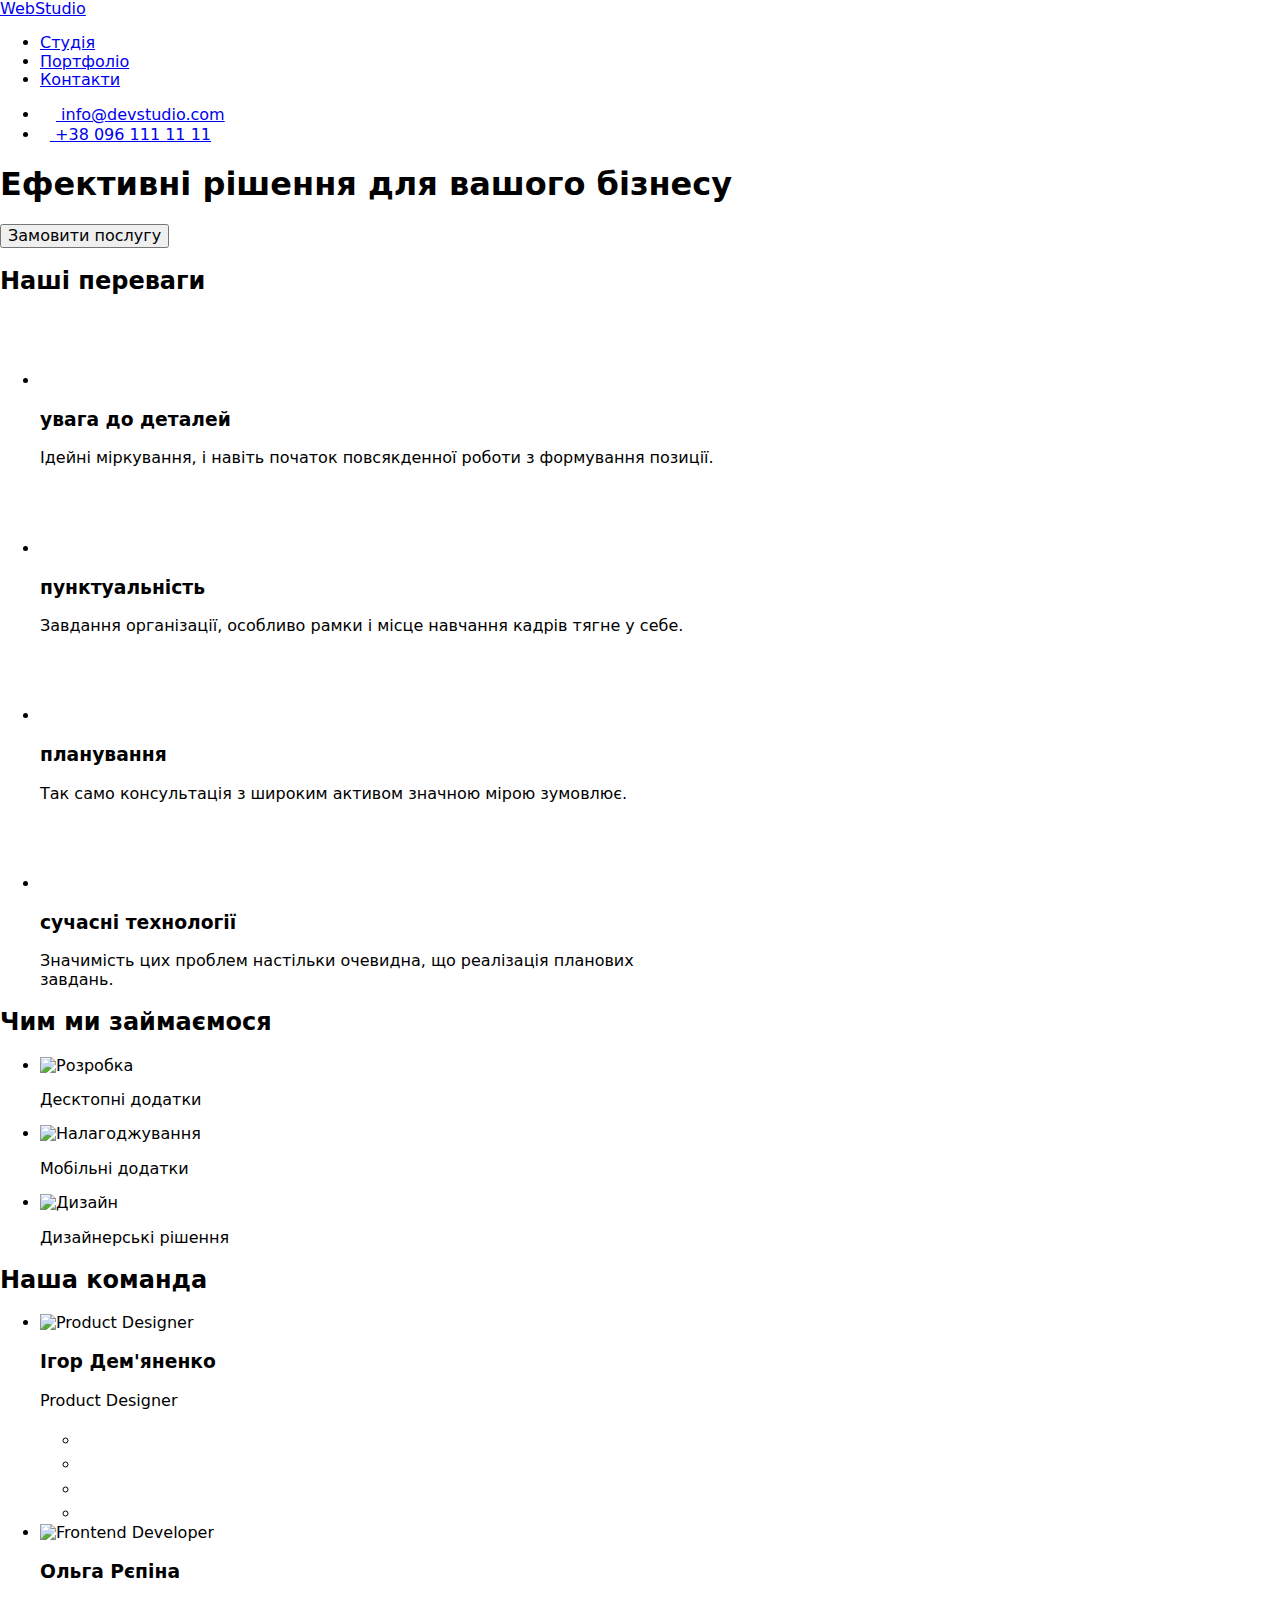
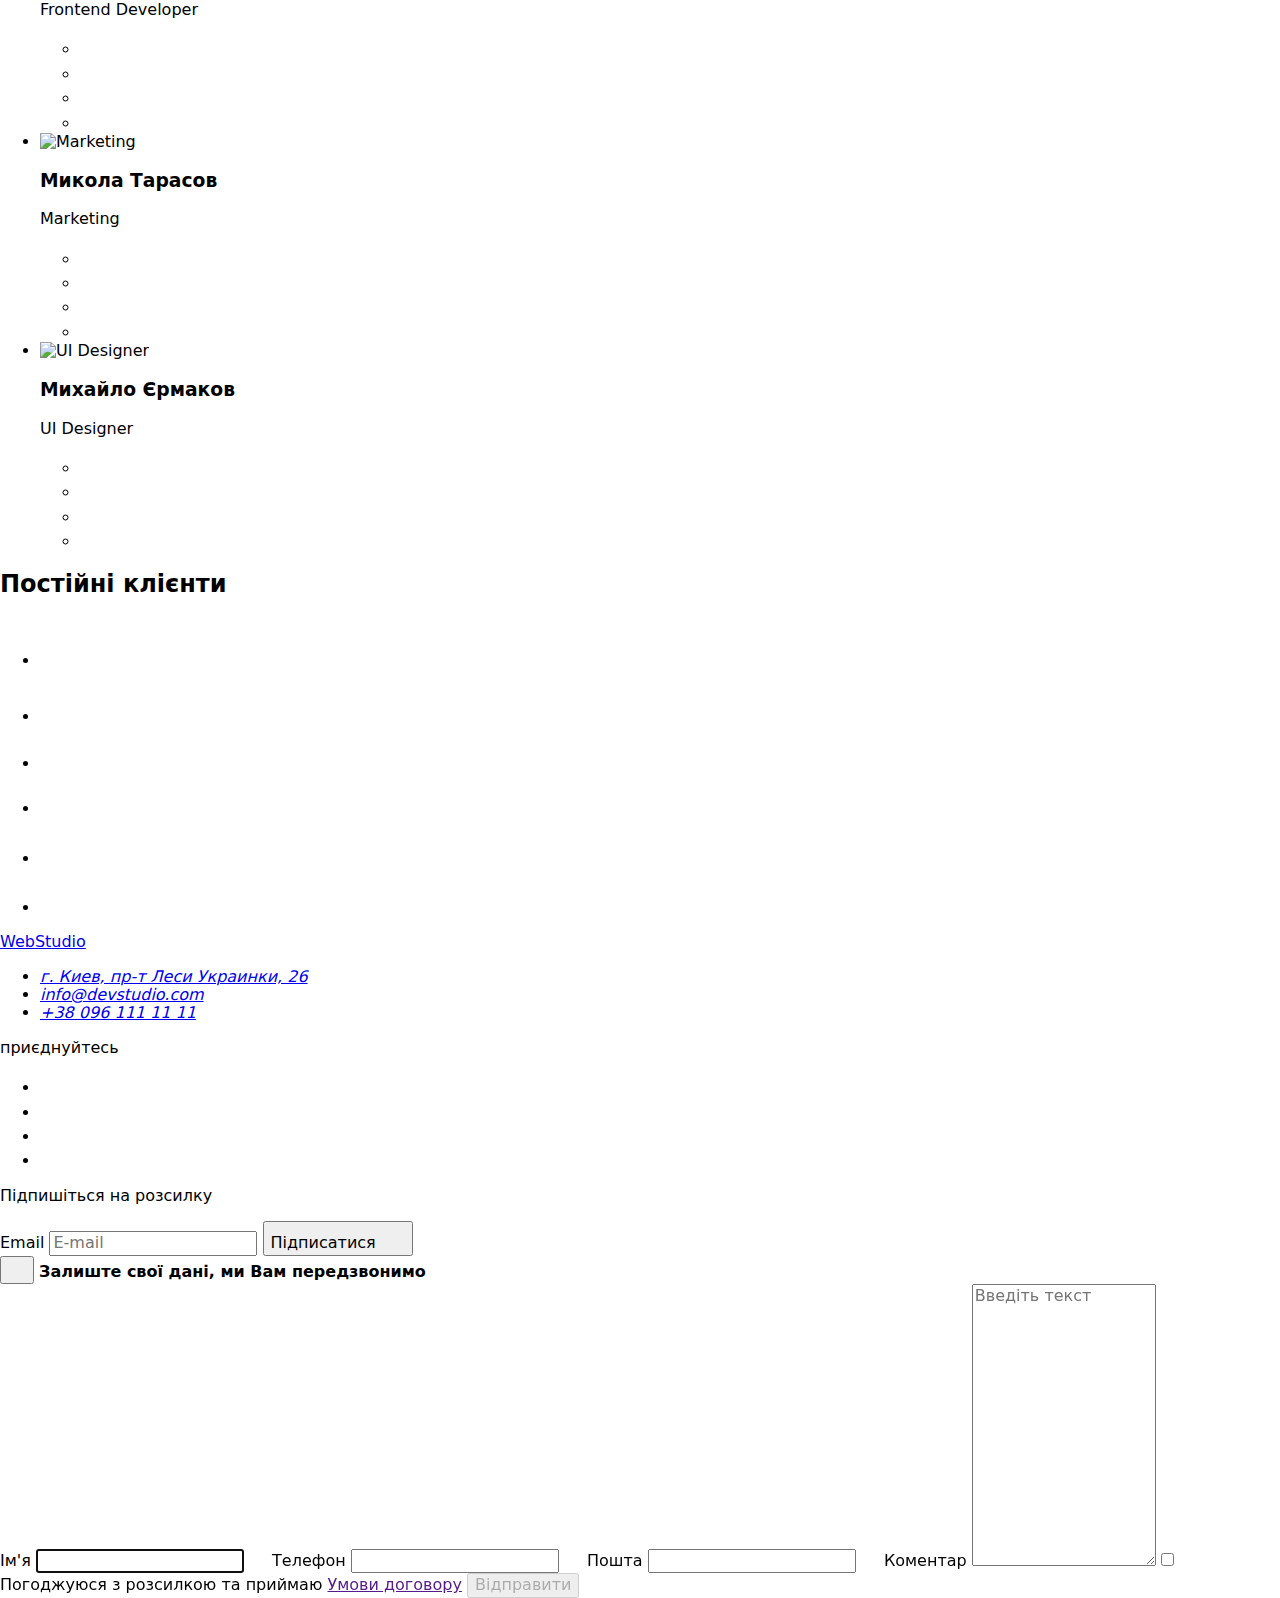
==== index.html @ 728a28e1 "Add files via upload" ====
<!DOCTYPE html>
<html lang="uk">
<head>
    <meta charset="UTF-8">
    <meta http-equiv="X-UA-Compatible" content="IE=edge">
    <meta name="viewport" content="width=device-width, initial-scale=1.0">
    <title>WebStudio</title>
    <link rel="preconnect" href="https://fonts.googleapis.com">
    <link rel="preconnect" href="https://fonts.gstatic.com" crossorigin>
    <link href="https://fonts.googleapis.com/css2?family=Raleway:wght@700&family=Roboto:wght@400;500;700;900&display=swap" rel="stylesheet">
    <link rel="stylesheet" href="https://cdnjs.cloudflare.com/ajax/libs/modern-normalize/1.0.0/modern-normalize.min.css">
    <link rel="stylesheet" href="./css/styles.css">
</head>
<body class="body">
        
    <!--Шапка и панель навигации-->   

    <header class="header">
        <div class="container header-flex">
            <nav class="header-nav">
                <a class="logo" href="./index.html">Web<span class="logo__header-span">Studio</span></a>
                <ul class="site-nav">
                    <li class="site-nav__item">
                        <a class="site-nav__studio-link current" href="index.html">Студія</a>
                    </li>
                    <li class="site-nav__item">
                        <a class="site-nav__portfolio-link" href="portfolio.html">Портфоліо</a>
                    </li>
                    <li class="site-nav__item">
                        <a class="site-nav__contacts-link" href="#">Контакти</a>
                    </li>
                </ul>
            </nav> 
                <ul class="adres-header">
                    <li class="adres-header__item">
                        <a class="adres-header__mail" href="mailto:info@devstudio.com">
                            <svg class="envelope" width="16px" height="12px">
                                <use href="./img/icons.svg#envelope"></use>
                            </svg>
                            info@devstudio.com
                        </a>
                    </li>
                    <li class="adres-header__item">
                        <a class="adres-header__tel" href="tel:+380961111111">
                            <svg class="smartphone" width="10px" height="16px">
                                <use href="./img/icons.svg#smartphone"></use>
                            </svg>
                            +38 096 111 11 11
                        </a>
                    </li>
                </ul>
        </div>   
    </header>
   
    <main>
        <!--Основная секция-->
        <div class="title-img">
            <section class="title-section">
                <div class="container">       
                    <h1 class="title-text">
                    Ефективні рішення для вашого бізнесу
                    </h1>
                    <button class="title-button" data-modal-open type="button">Замовити послугу</button>
                </div>
            </section> 
        </div>
        <!--Особливості (advantage)--> 
    <section class="section no-padding">
        <div class="container">
             <h2 class="visually-hidden">
                Наші переваги
            </h2>  <!--Скрита назва-->
    
            <ul class="advantage">
                <li class="advantage__item">  
                    <div class="advantage__img">
                        <svg width="70" height="70">
                            <use href="./img/icons.svg#antenna-1">
                            </use>
                        </svg>
                    </div>
                    <h3 class="advantage__title">увага до деталей</h3>
                    <p class="advantage__text">Ідейні міркування, і навіть початок повсякденної роботи з формування позиції.</p>
                </li>
                <li class="advantage__item">
                    <div class="advantage__img">
                        <svg width="70" height="70">
                            <use href="./img/icons.svg#clock-1">
                            </use>
                        </svg>
                    </div>
                    <h3 class="advantage__title">пунктуальність</h3>
                    <p class="advantage__text">Завдання організації, особливо рамки і місце навчання кадрів тягне у себе.</p>
                </li>
                <li class="advantage__item">
                    <div class="advantage__img">
                        <svg width="70" height="70">
                            <use href="./img/icons.svg#diagram-1">
                            </use>
                        </svg>
                    </div>
                    <h3 class="advantage__title">планування</h3>
                    <p class="advantage__text">Так само консультація з широким активом значною мірою зумовлює.</p>
                </li>
                <li class="advantage__item">
                    <div class="advantage__img">
                        <svg width="70" height="70">
                            <use href="./img/icons.svg#astronaut-1">
                            </use>
                        </svg>
                    </div>
                    <h3 class="advantage__title">сучасні технології</h3>
                    <p class="advantage__text">Значимість цих проблем настільки очевидна, що реалізація планових <br> завдань.</p>
                </li>
            </ul>
        </div>
    </section>

    <!--Чим ми займаємося (profession)-->
    <section class="section">
        <div class="container">
            <h2 class="profession-title">
                Чим ми займаємося
            </h2>
            <ul class="profesion">
                <li class="profesion__item">
                    <div class="profesion__img">
                        <img src="./img/work1.jpg" alt="Розробка" width="370">
                        <div class="profesion__text">
                            <p>Десктопні додатки</p>
                        </div>
                    </div>
                </li>
                <li class="profesion__item">
                    <div class="profesion__img">
                        <img src="./img/work2.jpg" alt="Налагоджування" width="370">
                        <div class="profesion__text">
                            <p>Мобільні додатки</p>
                        </div>
                    </div>
                </li>
                <li class="profesion__item">
                    <div class="profesion__img">
                        <img src="./img/work3.jpg" alt="Дизайн" width="370">
                        <div class="profesion__text">
                            <p>Дизайнерські рішення</p>
                        </div>
                    </div>
                </li>
            </ul>
        </div>
    </section>
    
    <!--Наша Команда (team)-->
    <section class="team__section">
        <div class="container">
            <h2 class="team__title">
                Наша команда
            </h2>
            <ul class="team">
                <li class="team__item">
                    <div class="team__card">
                        <img src="./img/teamcard1.jpg" alt="Product Designer" width="270">
                        <h3 class="team__name">Ігор Дем'яненко</h3>
                        <p class="team__function">Product Designer</p>
                        <ul class="social-link">
                            <li class="social-link__item">
                                <a class="social-link__img" href="">
                                    <svg class="social-link__icon" width="20" height="20">
                                       <use href="./img/icons.svg#instagram-2"></use> 
                                    </svg>
                                </a>
                            </li>
                            <li class="social-link__item">
                                <a class="social-link__img" href="">
                                    <svg class="social-link__icon" width="20" height="20">
                                        <use href="./img/icons.svg#twitter-1"></use>
                                    </svg>
                                </a>
                            </li>
                            <li class="social-link__item">
                                <a class="social-link__img" href="">
                                    <svg class="social-link__icon" width="20" height="20">
                                        <use href="./img/icons.svg#facebook-1"></use>
                                    </svg>
                                </a>
                            </li>
                            <li class="social-link__item">
                                <a class="social-link__img" href="">
                                    <svg class="social-link__icon" width="20" height="20">
                                        <use href="./img/icons.svg#linkedin-1"></use>
                                    </svg>
                                </a>
                            </li>
                        </ul>
                    </div>
                </li>
                <li class="team__item">
                    <div class="team__card">
                        <img src="./img/teamcard2.jpg" alt="Frontend Developer" width="270">
                        <h3 class="team__name">Ольга Рєпіна</h3>
                        <p class="team__function">Frontend Developer</p>
                        <ul class="social-link">
                            <li class="social-link__item">
                                <a class="social-link__img" href="">
                                    <svg class="social-link__icon" width="20" height="20">
                                        <use href="./img/icons.svg#instagram-2"></use>
                                    </svg>
                                </a>
                            </li>
                            <li class="social-link__item">
                                <a class="social-link__img" href="">
                                    <svg class="social-link__icon" width="20" height="20">
                                        <use href="./img/icons.svg#twitter-1"></use>
                                    </svg>
                                </a>
                            </li>
                            <li class="social-link__item">
                                <a class="social-link__img" href="">
                                    <svg class="social-link__icon" width="20" height="20">
                                        <use href="./img/icons.svg#facebook-1"></use>
                                    </svg>
                                </a>
                            </li>
                            <li class="social-link__item">
                                <a class="social-link__img" href="">
                                    <svg class="social-link__icon" width="20" height="20">
                                        <use href="./img/icons.svg#linkedin-1"></use>
                                    </svg>
                                </a>
                            </li>
                        </ul>
                    </div>
                    
                </li>
                <li class="team__item">
                    <div class="team__card">
                        <img src="./img/teamcard3.jpg" alt="Marketing" width="270">
                        <h3 class="team__name">Микола Тарасов</h3>
                        <p class="team__function">Marketing</p>
                        <ul class="social-link">
                            <li class="social-link__item">
                                <a class="social-link__img" href="">
                                    <svg class="social-link__icon" width="20" height="20">
                                        <use href="./img/icons.svg#instagram-2"></use>
                                    </svg>
                                </a>
                            </li>
                            <li class="social-link__item">
                                <a class="social-link__img" href="">
                                    <svg class="social-link__icon" width="20" height="20">
                                        <use href="./img/icons.svg#twitter-1"></use>
                                    </svg>
                                </a>
                            </li>
                            <li class="social-link__item">
                                <a class="social-link__img" href="">
                                    <svg class="social-link__icon" width="20" height="20">
                                        <use href="./img/icons.svg#facebook-1"></use>
                                    </svg>
                                </a>
                            </li>
                            <li class="social-link__item">
                                <a class="social-link__img" href="">
                                    <svg class="social-link__icon" width="20" height="20">
                                        <use href="./img/icons.svg#linkedin-1"></use>
                                    </svg>
                                </a>
                            </li>
                        </ul>
                    </div>
                </li>
                <li class="team__item">
                    <div class="team__card">
                        <img src="./img/teamcard4.jpg" alt="UI Designer" width="270">
                        <h3 class="team__name">Михайло Єрмаков</h3>
                        <p class="team__function">UI Designer</p>
                        <ul class="social-link">
                            <li class="social-link__item">
                                <a class="social-link__img" href="">
                                    <svg class="social-link__icon" width="20" height="20">
                                        <use href="./img/icons.svg#instagram-2"></use>
                                    </svg>
                                </a>
                            </li>
                            <li class="social-link__item">
                                <a class="social-link__img" href="">
                                    <svg class="social-link__icon" width="20" height="20">
                                        <use href="./img/icons.svg#twitter-1"></use>
                                    </svg>
                                </a>
                            </li>
                            <li class="social-link__item">
                                <a class="social-link__img" href="">
                                    <svg class="social-link__icon" width="20" height="20">
                                        <use href="./img/icons.svg#facebook-1"></use>
                                    </svg>
                                </a>
                            </li>
                            <li class="social-link__item">
                                <a class="social-link__img" href="">
                                    <svg class="social-link__icon" width="20" height="20">
                                        <use href="./img/icons.svg#linkedin-1"></use>
                                    </svg>
                                </a>
                            </li>
                        </ul>
                    </div>
                </li>
            </ul> 
        </div>
    </section>
    <!--Наши клиенты (clients) -->
    <section class="section">
        <div class="container">
            <h2 class="clients__title">
                Постійні клієнти
            </h2>
                <ul class="clients">
                    <li class="clients__item">
                        <a class="clients__img" href="">
                            <svg class="clients__icon" width="41px" height="47px">
                                <use href="./img/icons.svg#group1"></use>
                            </svg>
                        </a>
                    </li>
                    <li class="clients__item">
                        <a class="clients__img" href="">
                            <svg class="clients__icon" width="40px" height="52px">
                                <use href="./img/icons.svg#group2"></use>
                            </svg>
                        </a>
                    </li>
                    <li class="clients__item">
                        <a class="clients__img" href="">
                            <svg class="clients__icon" width="44px" height="42px">
                                <use href="./img/icons.svg#group3"></use>
                            </svg>
                        </a>
                    </li>
                    <li class="clients__item">
                        <a class="clients__img" href="">
                            <svg class="clients__icon" width="85px" height="41px">
                                <use href="./img/icons.svg#group4"></use>
                            </svg>
                        </a>
                    </li>
                    <li class="clients__item">
                        <a class="clients__img" href="">
                            <svg class="clients__icon" width="63px" height="46px">
                                <use href="./img/icons.svg#group5"></use>
                            </svg>
                        </a>
                    </li>
                    <li class="clients__item">
                        <a class="clients__img" href="">
                            <svg class="clients__icon" width="94px" height="44px">
                                <use href="./img/icons.svg#group6"></use>
                            </svg>
                        </a>
                    </li>
                </ul>
        </div>
    </section>
    </main>
    
    <!--Подвал-->
    <footer class="footer">
        <div class="container f-flex">
            <div class="f-flex__div">
                    <a class="logo" href="./index.html">Web<span class="logo__footer-span">Studio</span></a>
                    <address class="address">
                        <ul class="address-footer">
                            <li class="address-footer__item">
                                <a class="address-footer__post" href="https://goo.gl/maps/CPtrU1FHBa2aNyZL9" target="_blank"
                                    rel="noopener noreferrer nofollow">г. Киев, пр-т Леси Украинки, 26</a>
                            </li>
                            <li class="address-footer__item">
                                <a class="address-footer__mail" href="mailto:info@devstudio.com">info@devstudio.com</a>
                            </li>
                            <li class="address-footer__item">
                                <a class="address-footer__tel" href="tel:+380961111111">+38 096 111 11 11</a>
                            </li>
                        </ul>
                    </address>
            </div>
            <div class="f-flex__div">
                    <p class="social-link-footer__title">приєднуйтесь</p>
                    <ul class="social-link-footer">
                        <li class="social-link-footer__item">
                            <a class="social-link-footer__img" href="">
                                <svg class="social-link-footer__icon" width="20" height="20">
                                    <use href="./img/icons.svg#instagram-2"></use>
                                </svg>
                            </a>
                        </li>
                        <li class="social-link-footer__item">
                            <a class="social-link-footer__img" href="">
                                <svg class="social-link-footer__icon" width="20" height="20">
                                    <use href="./img/icons.svg#twitter-1"></use>
                                </svg>
                            </a>
                        </li>
                        </li>
                        <li class="social-link-footer__item">
                            <a class="social-link-footer__img" href="">
                                <svg class="social-link-footer__icon" width="20" height="20">
                                    <use href="./img/icons.svg#facebook-1"></use>
                                </svg>
                            </a>
                        </li>
                        <li class="social-link-footer__item">
                            <a class="social-link-footer__img" href="">
                                <svg class="social-link-footer__icon" width="20" height="20">
                                    <use href="./img/icons.svg#linkedin-1"></use>
                                </svg>
                            </a>
                        </li>
                    </ul>
            </div>
            
            <!--Форма подписки-->
            <form class="subscribe__form" name="subscribe" autocomplete="on" novalidate>
                <p class="subscribe__title">Підпишіться на розсилку</p>
                <div class="subscribe">
                    <label for="user_email">
                        <span class="visually-hidden">Email</span>
                        <input class="subscribe__input" type="email" name="email" id="user_email" placeholder="E-mail"/>
                    </label>
                    <button class="subscribe__button" type="submit">
                        Підписатися
                        <svg class="subscribe__telegram-icon"  width="24px" height="24px">
                            <use href="./img/icons.svg#telegram-subscribe"></use>
                        </svg>
                    </button>
                </div>
            </form>      
        </div>
    </footer>
   <!--Модальное окно-->  
   <div class="backdrop is-hidden" data-modal>
        <div class="modal">
            <button class="button-modal__close" data-modal-close>
                <svg class="modal-close__icon" width="18" height="18">
                    <use href="./img/icons.svg#modal-close"></use>
                </svg>
            </button>
            
            <!--Форма модального окна-->
            <strong class="modal-title">Залиште свої дані, ми Вам передзвонимо</strong>
            <form class="contact-form" name="contacts-form">
                <label for="name" class="contact-form__field">
                    <span class="contact-form__label">Ім'я</span>
                    <span class="contact-form__box">
                        <input class="contact-form__name" type="text" name="name" id="name" autofocus required minlength="2" maxlength="25" title="Enter your name">
                        <svg class="contact-form__icon" width="18px" height="18px">
                            <use href="./img/icons.svg#name-person"></use>
                        </svg>
                    </span>
                </label>
                <label for="phone" class="contact-form__field">
                    <span class="contact-form__label">Телефон</span>
                    <span class="contact-form__box">
                        <input class="contact-form__name" type="phone" name="phone" id="phone" required>
                        <svg class="contact-form__icon" width="18px" height="18px">
                            <use href="./img/icons.svg#phone"></use>
                        </svg>
                    </span>
                </label>
                <label for="email" class="contact-form__field">
                    <span class="contact-form__label">Пошта</span>
                    <span class="contact-form__box">
                        <input class="contact-form__name" type="email" name="email" id="email">
                        <svg class="contact-form__icon" width="18px" height="18px">
                            <use href="./img/icons.svg#email"></use>
                        </svg>
                    </span>
                </label>
                <label for="comments" class="contact-form__field">
                    <span class="contact-form__label">Коментар</span>
                    <textarea class="contact-form__comment" id="comments" rows="15" placeholder="Введіть текст" required></textarea>
                </label>
                <label class="contact-form-accept" for="accept">
                    <input class="contact-form-checkbox visually-hidden" type="checkbox" id="accept" required>
                    <svg class="contact-form-checkbox__icon" width="16px" height="15px">
                        <use class="contact-form-icon--accept" href="./img/icons.svg#icon-check"></use>
                        <use class="contact-form-icon--unaccept" href="./img/icons.svg#icon-uncheck"></use>
                    </svg>
                    <span class="contact-form__text">Погоджуюся з розсилкою та приймаю</span>
                    <a class="contact-form__link" href="">Умови договору</a>
                </label>
                <button class="contact-form__button" type="submit" disabled>Відправити</button>
            </form>
        </div>
   </div> 
      
   <script src="./js/modal.js"></script>
</body>
</html>
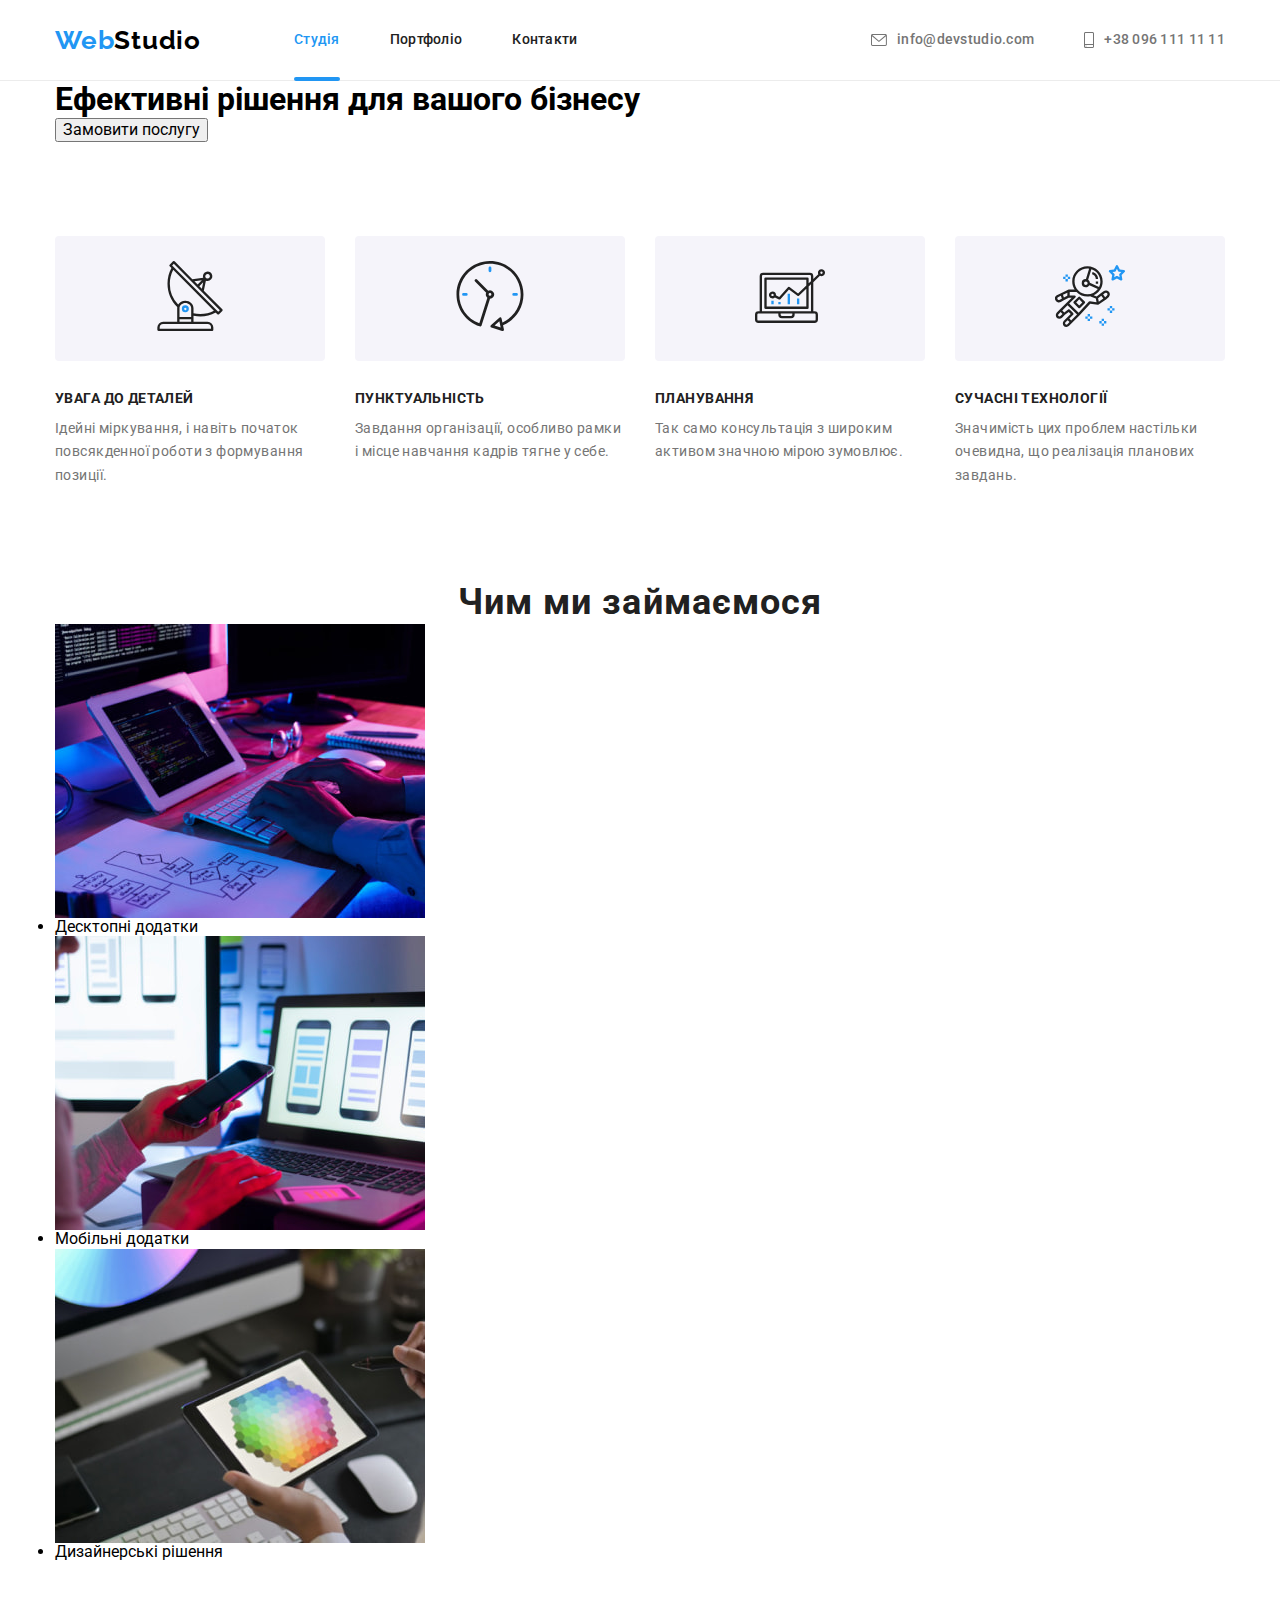
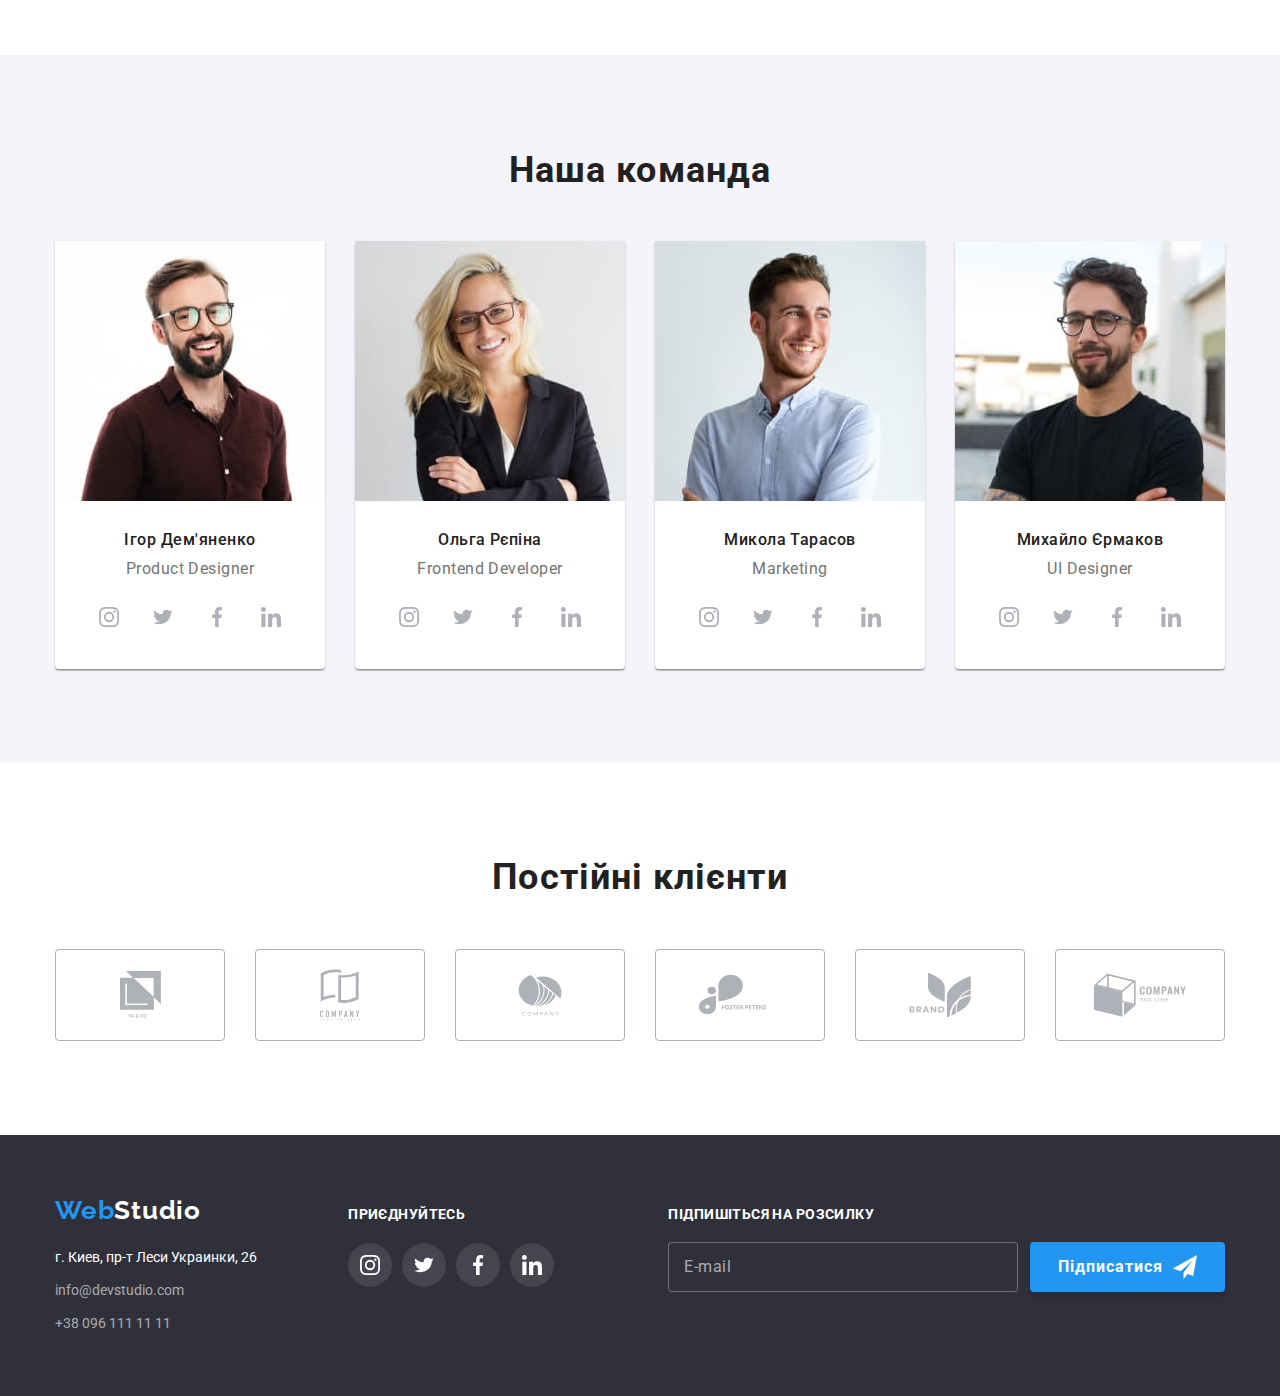
==== commit 942b5734: "Add files via upload" ====
--- a/index.html
+++ b/index.html
@@ -53,14 +53,14 @@
     </header>
    
     <main>
-        <!--Основная секция-->
-        <div class="title-img">
-            <section class="title-section">
+        <!--Основная секция (title)-->
+        <div class="title__img">
+            <section class="title__section">
                 <div class="container">       
-                    <h1 class="title-text">
+                    <h1 class="title">
                     Ефективні рішення для вашого бізнесу
                     </h1>
-                    <button class="title-button" data-modal-open type="button">Замовити послугу</button>
+                    <button class="title__button" data-modal-open type="button">Замовити послугу</button>
                 </div>
             </section> 
         </div>
@@ -122,27 +122,27 @@
             <h2 class="profession-title">
                 Чим ми займаємося
             </h2>
-            <ul class="profesion">
-                <li class="profesion__item">
-                    <div class="profesion__img">
+            <ul class="profession">
+                <li class="profession__item">
+                    <div class="profession__img">
                         <img src="./img/work1.jpg" alt="Розробка" width="370">
-                        <div class="profesion__text">
+                        <div class="profession__text">
                             <p>Десктопні додатки</p>
                         </div>
                     </div>
                 </li>
-                <li class="profesion__item">
-                    <div class="profesion__img">
+                <li class="profession__item">
+                    <div class="profession__img">
                         <img src="./img/work2.jpg" alt="Налагоджування" width="370">
-                        <div class="profesion__text">
+                        <div class="profession__text">
                             <p>Мобільні додатки</p>
                         </div>
                     </div>
                 </li>
-                <li class="profesion__item">
-                    <div class="profesion__img">
+                <li class="profession__item">
+                    <div class="profession__img">
                         <img src="./img/work3.jpg" alt="Дизайн" width="370">
-                        <div class="profesion__text">
+                        <div class="profession__text">
                             <p>Дизайнерські рішення</p>
                         </div>
                     </div>
--- a/css/styles.css
+++ b/css/styles.css
@@ -0,0 +1,1173 @@
+:root {
+    --active-color: #2196F3;
+}
+h1,h2,h3,h4,ul,p {
+    margin: 0px;
+    padding: 0px;
+}
+
+img {
+    display: block;
+}
+
+/*body*/
+.body {
+    font-family: 'Roboto', sans-serif;
+    background: #FFFFFF;
+}
+
+.container {
+    width: 1200px;
+    margin-top: 0;
+    margin-bottom: 0;
+    margin-left: auto;
+    margin-right: auto;
+    padding-left: 15px;
+    padding-right: 15px;
+}
+.section {
+    padding-top: 94px;
+    padding-bottom: 94px;
+}
+
+/*Header*/
+.header {
+    border-bottom: 1px solid #ECECEC;
+    }
+.header-flex {
+    display: flex;
+}  
+.header-nav {
+    display: flex;
+    align-items: center;
+}
+
+.logo {
+    font-family: 'Raleway';
+    font-style: normal;
+    font-weight: 700;
+    font-size: 26px;
+    line-height: 1.19;
+    letter-spacing: 0.03em;
+    color: var(--active-color);
+    text-decoration: none
+ }
+
+ .logo__header-span {
+    color: #000000;
+    text-decoration:none
+}
+
+.site-nav {
+    font-weight: 500;
+    font-size: 14px;
+    line-height: 1.14;
+    letter-spacing: 0.02em;
+    list-style-type: none;
+
+    display: flex;
+    margin-left: 93px;
+}
+
+.site-nav__item {
+    margin-right: 50px;
+}
+.site-nav__item:last-child {
+    margin-right: 0px;
+}
+
+.site-nav__studio-link.current {
+    color: var(--active-color);
+    position: relative;
+}
+
+.current::after {
+    content: "";
+    position: absolute;
+    left: 0;
+    bottom: -1px;
+
+    background: #2196F3;
+    border-radius: 2px;
+    width: 100%;
+    height: 4px;
+}
+
+.site-nav__studio-link {
+    color: #212121;
+    text-decoration: none;
+    display: block;
+    padding-top: 32px;
+    padding-bottom: 32px;
+
+    transition: color 250ms cubic-bezier(0.4, 0, 0.2, 1);
+}
+.site-nav__studio-link:hover, 
+.site-nav__studio-link:focus {
+    color: var(--active-color);
+}
+
+.site-nav__portfolio-link.current {
+    color: var(--active-color);
+    position: relative;
+}
+
+.site-nav__portfolio-link {
+    color: #212121;
+    text-decoration: none;
+    display: block;
+    padding-top: 32px;
+    padding-bottom: 32px;
+
+    transition: color 250ms cubic-bezier(0.4, 0, 0.2, 1);
+}
+
+.site-nav__portfolio-link:hover,
+.site-nav__portfolio-link:focus {
+    color: var(--active-color);
+}
+
+.site-nav__contacts-link {
+    color: #212121;
+    text-decoration: none;
+    display: block;
+    padding-top: 32px;
+    padding-bottom: 32px;
+
+    transition: color 250ms cubic-bezier(0.4, 0, 0.2, 1);
+    
+}
+.site-nav__contacts-link:hover,
+.site-nav__contacts-link:focus {
+    color: var(--active-color);
+}
+
+.adres-header {
+    font-weight: 500;
+    font-size: 14px;
+    line-height: 1.14;
+    letter-spacing: 0.02em;
+    list-style-type: none;
+    
+    display: flex;
+    margin-left: auto;
+}
+.adres-header__item {
+    margin-right: 50px;
+}
+.adres-header__item:last-child {
+    margin-right: 0px;
+}
+
+.adres-header__mail {
+    color: #757575;
+    text-decoration: none;
+    display: flex;
+    justify-content: center;
+    align-items: center;
+    padding-top: 32px;
+    padding-bottom: 32px;
+
+    transition: color 250ms cubic-bezier(0.4, 0, 0.2, 1);
+}
+
+.adres-header__mail:hover,
+.adres-header__mail:focus {
+    color: var(--active-color)
+}
+
+.adres-header__mail:hover .envelope {
+    fill: var(--active-color)
+}
+.adres-header__mail:focus .envelope {
+    fill: var(--active-color)
+}
+
+.envelope {
+    margin-right: 10px;
+    fill: #757575;
+
+    transition: fill 250ms cubic-bezier(0.4, 0, 0.2, 1);
+}
+
+.envelope:hover,
+.envelope:focus {
+    fill: var(--active-color)
+}
+
+.adres-header__tel {
+    color: #757575;
+    text-decoration: none;
+    display: flex;
+    justify-content: center;
+    align-items: center;
+    padding-top: 32px;
+    padding-bottom: 32px;
+
+    transition: color 250ms cubic-bezier(0.4, 0, 0.2, 1);
+}
+
+.adres-header__tel:hover,
+.adres-header__tel:focus {
+    color: var(--active-color)
+}
+.adres-header__tel:hover .smartphone {
+    fill: var(--active-color)
+}
+.adres-header__tel:focus .smartphone {
+    fill: var(--active-color)
+}
+
+.smartphone {
+    margin-right: 10px;
+    fill: #757575;
+
+    transition: fill 250ms cubic-bezier(0.4, 0, 0.2, 1);
+}
+
+.smartphone:hover,
+.smartphone:focus {
+    fill: var(--active-color)
+}
+
+/*main index*/
+
+    /*основная секция*/
+    .title-img {
+        max-width: 1600px;
+        min-height: 600px;
+        margin-left: auto;
+        margin-right: auto;
+        background-image:linear-gradient(rgba(47, 48, 58, 0.4),rgba(47, 48, 58, 0.4)),
+        url("../img/img-overlay.jpg");
+        background-size: cover;
+        background-color: #C4C4C4;
+    }
+    
+    .title-section {
+        
+        padding-top: 200px;
+        padding-bottom: 200px;
+    }
+
+    .title-text {
+        font-weight: 900;
+        font-size: 44px;
+        line-height: 1.36;
+        text-align: center;
+        letter-spacing: 0.06em;
+        text-transform: uppercase;
+        color: #FFFFFF;
+
+        width: 696px;
+        margin-left: auto;
+        margin-right: auto;
+    }
+
+    .title-button {
+        font-family:'Roboto';
+        font-style: normal;
+        font-weight: 700;
+        font-size: 16px;
+        line-height: 1.87;
+        display: flex;
+        align-items: center;
+        text-align: center;
+        letter-spacing: 0.06em;
+        color:#FFFFFF ;
+        background-color: #2196F3;
+        box-shadow: 0px 4px 4px rgba(0, 0, 0, 0.15);
+        border: none;
+        border-radius: 4px;
+        cursor: pointer;
+        
+        padding: 10px 32px;
+        margin: 30px auto 0px;
+
+        transition: background-color 250ms cubic-bezier(0.4, 0, 0.2, 1);
+    }
+
+    .title-button:hover,
+    .title-button:focus, 
+    .title-button:active {
+        color: #FFFFFF;
+        background-color: #188CE8;
+    }
+    
+    /*особливості (advantage)*/
+    
+    .no-padding {
+        padding-bottom: 0px;
+    }
+    .visually-hidden { 
+        position: absolute; 
+        white-space: nowrap; 
+        width: 1px; 
+        height: 1px; 
+        overflow: hidden; 
+        border: 0; 
+        padding: 0; 
+        clip: rect(0 0 0 0); 
+        clip-path: inset(100%); 
+        margin: -1px;
+}
+    .advantage {
+        list-style-type: none;
+        margin: 0px;
+        padding: 0px;
+
+        display: flex;    
+    }
+    .advantage__item {
+        width: 270px;
+        margin-right: 30px;
+    }
+    .advantage__item:last-child {
+        margin-right: 0px;
+    }
+    .advantage__img {
+        background: #F5F4FA;
+        border-radius: 4px;
+        width: 270px;
+        padding: 25px 100px;
+        margin-bottom: 30px;
+    }
+    
+    .advantage__title {
+        font-weight: 700;
+        font-size: 14px;
+        line-height: 1.14;
+        letter-spacing: 0.03em;
+        text-transform: uppercase;
+        color: #212121;
+    }
+
+    .advantage__text {
+        font-weight: 400;
+        font-size: 14px;
+        line-height: 1.71;
+        letter-spacing: 0.03em;
+        color: #757575;
+
+        margin-top: 10px;
+    }
+
+    /*Чим ми займаємося (profession)*/
+    .profession-title {
+        font-weight: 700;
+        font-size: 36px;
+        line-height: 1.16;
+        text-align: center;
+        letter-spacing: 0.03em;
+        color: #212121;
+    }
+
+    .profesion {
+        list-style-type: none;
+        margin-top: 50px;
+
+        display: flex;
+    }
+    .profesion__item {
+        margin-right: 30px;
+    }
+    .profesion__item:last-child {
+        margin-right: 0px;
+    }
+
+    .profesion__img {
+        position: relative;
+    }
+
+    .profesion__text {
+        position: absolute;
+        left: 0px;
+        bottom: 0px;
+        z-index: 10;
+
+        display:flex;
+        justify-content: center;
+        align-items: center;
+        width: 100%;
+        height: 70px;
+        background-color: rgba(47, 48, 58, 0.8);
+
+        font-style: normal;
+        font-weight: 700;
+        font-size: 14px;
+        line-height: 1.14;
+        text-align: center;
+        letter-spacing: 0.03em;
+        text-transform: uppercase;
+        color: #FFFFFF;
+    }
+    
+    /*Наша Команда (team)*/
+    .team__section {
+        background-color: #F5F4FA;
+
+        padding-top: 94px;
+        padding-bottom: 94px;
+
+    }
+
+    .team__title {
+        font-weight: 700;
+        font-size: 36px;
+        line-height: 42px;
+        text-align: center;
+        letter-spacing: 0.03em;
+        color: #212121;
+
+    }
+    .team {
+        list-style-type: none;
+        
+        margin-top: 50px;
+        display: flex;     
+    }
+    .team__item {
+        margin-right: 30px;
+    }
+    .team__item:last-child {
+        margin-right: 0px;
+    }
+
+    .team__card {
+        width: 270px;
+        background: #FFFFFF;
+        box-shadow: 0px 1px 3px rgba(0, 0, 0, 0.12), 0px 1px 1px rgba(0, 0, 0, 0.14), 0px 2px 1px rgba(0, 0, 0, 0.2);
+        border-radius: 0px 0px 4px 4px; 
+    }
+    .team__name {
+        font-weight: 500;
+        font-size: 16px;
+        line-height: 1.18;
+        letter-spacing: 0.03em;
+        color: #212121;
+        text-align: center;
+        
+        padding-top: 30px;
+    }
+
+    .team__function {
+        font-weight: 400;
+        font-size: 16px;
+        line-height: 1.18;
+        letter-spacing: 0.03em;
+        color: #757575;
+        text-align: center;
+
+        padding-top: 10px;
+        padding-bottom: 16px;
+    }
+
+    .social-link {
+        list-style-type: none;
+        display: flex;
+        justify-content: center;
+        
+        padding-bottom: 30px;
+    }
+    .social-link__item {
+        margin-right: 10px;
+    }
+    .social-link__item:last-child {
+        margin-right: 0px;
+    }
+    .social-link__img {
+        text-decoration: none;
+        display: block;
+        width: 44px;
+        height: 44px;
+        border-radius: 50%;
+        padding: 12px;
+
+        transition: background-color 250ms cubic-bezier(0.4, 0, 0.2, 1);
+    }
+    .social-link__img:hover,
+    .social-link__img:focus {
+        background-color: var(--active-color)
+    }
+
+    .social-link__img:hover .social-link__icon {
+        fill: #EEEEEE;
+    }
+    .social-link__img:focus .social-link__icon {
+        fill: #EEEEEE;
+    }
+
+    .social-link__icon {
+        fill: #AFB1B8;
+        transition: fill 250ms cubic-bezier(0.4, 0, 0.2, 1);
+    }
+    .social-link__icon:hover,
+    .social-link__icon:focus {
+        fill: #EEEEEE;
+    }
+
+    /*Наши клиенты (clients)*/
+    .clients__title {
+        font-weight: 700;
+        font-size: 36px;
+        line-height: 1.16;
+        text-align: center;
+        letter-spacing: 0.03em;
+        
+        color: #212121;
+    }
+    .clients {
+        list-style-type: none;
+        display: flex;
+        margin-top: 50px;
+    }
+    .clients__item {
+        margin-right: 30px;
+    }
+    .clients__item:last-child {
+        margin-right: 0px;
+    }
+    .clients__img {
+        display: flex;
+        width: 170px;
+        height: 92px;
+        border: 1px solid #AFB1B8;
+        border-radius: 4px;
+        border-color: rgba(175, 177, 184, 1);
+        
+        transition: border-color 250ms cubic-bezier(0.4, 0, 0.2, 1);
+    }
+    .clients__icon {
+        justify-content: center;
+        fill: rgba(175, 177, 184, 1);
+        display: block;
+        margin: auto;
+
+        transition: fill 250ms cubic-bezier(0.4, 0, 0.2, 1);
+    }
+    .clients__img:hover,
+    .clients__img:focus {
+        border-color: var(--active-color);
+    }
+    .clients__img:hover .clients__icon {
+        fill: var(--active-color);
+    }
+    .clients__img:focus .clients__icon {
+        fill: var(--active-color);
+    }
+    .clients__icon:hover,
+    .clients__icon:focus {
+        fill: var(--active-color);
+    }
+/*footer*/
+.footer {
+    background: #2F303A;
+    padding-top: 60px;
+    padding-bottom: 60px;
+}
+
+.logo__footer-span {
+    color: #FFFFFF;
+}
+
+.f-flex {
+    display: flex;
+    align-items: baseline;
+    justify-content: space-between;
+}
+
+.f-flex__div:first-child {
+    margin-right: 70px;
+}
+
+.address {
+    font-style: normal;
+    font-weight: 400;
+    font-size: 14px;
+    line-height: 1.71;
+    
+    margin-top: 20px;
+}
+
+.address-footer {
+    list-style-type: none;
+}
+.address-footer__item {
+    margin-top: 9px;
+}
+.address-footer__item:first-child {
+    margin-top: 0px;
+}
+
+.address-footer__post {
+    color: #FFFFFF;
+    text-decoration: none;
+    
+    transition: color 250ms cubic-bezier(0.4, 0, 0.2, 1);
+}
+.address-footer__post:hover,
+.address-footer__post:focus {
+    color: var(--active-color);
+}
+.address-footer__mail {
+    color: rgba(255, 255, 255, 0.6);
+    text-decoration: none;
+    
+    margin-top: 9px;
+    transition: color 250ms cubic-bezier(0.4, 0, 0.2, 1);
+}
+.address-footer__mail:hover,
+.address-footer__mail:focus {
+    color:var(--active-color)
+}
+.address-footer__tel {
+    color: rgba(255, 255, 255, 0.6);
+    text-decoration: none;
+    
+    margin-top: 9px;
+    transition: color 250ms cubic-bezier(0.4, 0, 0.2, 1);
+}
+.address-footer__tel:hover,
+.address-footer__tel:focus {
+    color:var(--active-color)
+}
+
+/* .footer-flex-link {
+    margin-left: 70px;
+}*/
+
+.social-link-footer__title {
+    font-weight: 700;
+    font-size: 14px;
+    line-height: 1.14;
+    letter-spacing: 0.03em;
+    text-transform: uppercase;
+    color: #FFFFFF;
+}
+.social-link-footer {
+    list-style-type: none;
+    display: flex;
+    margin-top: 20px;
+}
+.social-link-footer__item {
+    margin-right: 10px;
+}
+.social-link-footer__item:last-child {
+    margin-right: 0px;
+}
+.social-link-footer__img {
+    text-decoration: none;
+    display: block;
+    width: 44px;
+    height: 44px;
+    border-radius: 50%;
+    background-color: rgba(255, 255, 255, 0.1);
+    padding: 12px;
+
+    transition: background-color 250ms cubic-bezier(0.4, 0, 0.2, 1);
+}
+.social-link-footer__img:hover,
+.social-link-footer__img:focus {
+    background-color: var(--active-color)
+}
+.social-link-footer__icon {
+    fill: #FFFFFF;
+}
+
+/* Форма подписки */
+
+.subscribe__form {
+    margin-left: 93px;
+}
+.subscribe__title {
+    font-style: normal;
+    font-weight: 700;
+    font-size: 14px;
+    line-height: 16px;
+    letter-spacing: 0.03em;
+    text-transform: uppercase;
+    color: #FFFFFF;
+}
+
+.subscribe {
+    display: flex;
+    margin-top: 20px;
+}
+
+.subscribe__input {
+    display: block;
+    width: 350px;
+    height: 50px;
+    background-color: #2F303A;
+    border: 1px solid rgba(255, 255, 255, 0.3);
+    box-shadow: drop-shadow(0px 4px 4px rgba(0, 0, 0, 0.15));
+    border-radius: 4px;
+
+    padding: 16px 15px;
+    transition: border-color 250ms cubic-bezier(0.4, 0, 0.2, 1);
+}
+
+.subscribe__input::placeholder {
+    
+    font-style: normal;
+    font-weight: 400;
+    font-size: 16px;
+    line-height: 20px;  
+    letter-spacing: 0.03em;
+    color: rgba(255, 255, 255, 0.6);
+   
+}
+.subscribe__input:hover,
+.subscribe__input:focus {
+    border-color:#2196F3;
+}
+
+.subscribe__button {
+    display: flex;
+    align-items: center;
+    text-align: center;
+
+    font-family: 'Roboto';
+    font-style: normal;
+    font-weight: 700;
+    font-size: 16px;
+    line-height: 1.87;
+    letter-spacing: 0.06em;
+    color: #FFFFFF;
+              
+    background-color: #2196F3;
+    box-shadow: 0px 4px 4px rgba(0, 0, 0, 0.15);
+    border: none;
+    border-radius: 4px;
+    cursor: pointer;
+
+    padding-left: 28px;
+    padding-top: 10px;
+    padding-right: 28px;
+    padding-bottom: 10px;
+    margin-left: 12px;
+
+    transition: background-color 250ms cubic-bezier(0.4, 0, 0.2, 1);
+}
+.subscribe__telegram-icon {
+    fill: rgba(255, 255, 255, 1);
+    margin-left: 10px;
+}
+.subscribe__button:hover,
+.subscribe__button:focus {
+    color: #FFFFFF;
+    background-color: #188CE8;
+}
+
+/*Модальное окно*/
+.backdrop {
+    position: fixed;
+    top: 0;
+    left: 0;
+    width: 100%;
+    height: 100%;
+    background-color: rgba(0, 0, 0, 0.2);
+    z-index: 50;
+    transition:visibility 250ms cubic-bezier(0.4, 0, 0.2, 1), opacity 250ms cubic-bezier(0.4, 0, 0.2, 1);
+}
+
+.backdrop.is-hidden {
+    visibility: hidden;
+    opacity: 0;
+    pointer-events: none;
+}
+
+.modal {
+    position: absolute;
+    top: 50%;
+    left:50%;
+    transform: translate(-50%,-50%);
+    
+    width: 528px;
+    height: 581px;
+    background-color: #FFFFFF;
+    box-shadow: 0px 1px 3px rgba(0, 0, 0, 0.12), 0px 1px 1px rgba(0, 0, 0, 0.14), 0px 2px 1px rgba(0, 0, 0, 0.2);
+    border-radius: 4px;
+    padding: 40px;
+}
+
+.button-modal__close {
+    position: absolute;
+    top: 8px;
+    right: 8px;
+    display: flex;
+    justify-content: center;
+    align-items: center;
+    cursor: pointer;
+
+    width: 30px;
+    height: 30px;
+    background-color: #FFFFFF;
+    border: 1px solid rgba(0, 0, 0, 0.1);
+    border-radius: 50%;
+    padding: 0;
+}
+
+.modal-close__icon {
+    fill:currentColor
+}
+.modal-close__icon:hover,
+.modal-close__icon:focus {
+    fill: var(--active-color)
+}
+
+.button-modal__close:hover .modal-close__icon,
+.button-modal__close:focus .modal-close__icon {
+    fill:var(--active-color)
+}
+
+/*Форма модального окна, заполнение контактных данных*/
+
+.modal-title {
+    font-weight: 700;
+    font-size: 20px;
+    line-height: 1.15;
+    text-align: center;
+    letter-spacing: 0.03em;
+    color: #212121;
+    display: block;
+    margin-bottom: 12px;
+}
+
+.contact-form
+
+.contact-form__field {
+    position: relative;
+}
+
+.contact-form__label {
+    font-size: 12px;
+    line-height: 1.16;
+    letter-spacing: 0.01em;
+    color: #757575;
+    display: block;
+    margin-bottom: 4px;
+}
+
+.contact-form__box {
+    display: block;
+    position: relative;
+    margin-bottom: 10px;
+}
+
+.contact-form__name {
+    display: block;
+    width: 100%;
+    height: 40px;
+    border: 1px solid rgba(33, 33, 33, 0.2);
+    border-radius: 4px;
+    padding: 11px 42px;
+
+    transition: border 250ms cubic-bezier(0.4, 0, 0.2, 1);
+}
+.contact-form__name:hover,
+.contact-form__name:focus {
+    border: 1px solid var(--active-color);
+    border-radius: 4px;
+    outline: var(--active-color);
+}
+.contact-form__icon {
+    position: absolute;
+    left: 12px;
+    top: 50%;
+    transform: translateY(-50%);
+    pointer-events: none;
+    fill: #212121;
+    
+    transition: fill 250ms cubic-bezier(0.4, 0, 0.2, 1);
+}
+.contact-form__icon:hover,
+.contact-form__icon:focus {
+    fill: var(--active-color)
+}
+.contact-form__name:hover + .contact-form__icon {
+    fill: var(--active-color)
+}
+.contact-form__name:focus + .contact-form__icon {
+    fill: var(--active-color)
+}
+
+.contact-form__comment {
+    display: block;
+    width: 100%;
+    height: 120px;
+    border: 1px solid rgba(33, 33, 33, 0.2);
+    border-radius: 4px;
+    resize: none;
+    padding: 16px 12px;
+
+    transition: border 250ms cubic-bezier(0.4, 0, 0.2, 1);
+}
+.contact-form__comment::placeholder {
+    font-weight: 400;
+    font-size: 12px;
+    line-height: 14px;
+    letter-spacing: 0.01em;
+    color: rgba(117, 117, 117, 0.5);
+
+}
+.contact-form__comment:hover,
+.contact-form__comment:focus {
+    border: 1px solid var(--active-color);
+    outline: var(--active-color);
+}
+.contact-form__comment:hover::placeholder,
+.contact-form__comment:focus::placeholder {
+    color: var(--active-color)
+}
+.contact-form-accept {
+    display: flex;
+    justify-content: center;
+    align-items: center;
+    margin-top: 20px;
+}
+
+.contact-form-checkbox {
+    outline: 2px solid rgba(117, 117, 117, 0.5);
+}
+.contact-form-checkbox:checked {
+    outline: 2px solid var(--active-color);
+}
+
+.contact-form-checkbox__icon {
+    margin-right: 8px;
+}
+
+.contact-form-icon--accept {
+    opacity: 0;
+    transition: opacity 250ms cubic-bezier(0.4, 0, 0.2, 1);
+}
+
+.contact-form-checkbox:checked + .contact-form-checkbox__icon .contact-form-icon--accept {
+    opacity: 1;
+}
+
+.contact-form-checkbox:checked + .contact-form-checkbox__icon .contact-form-icon--unaccept {
+    opacity: 0;
+}
+
+.contact-form-icon--unaccept {
+    transition: opacity 250ms cubic-bezier(0.4, 0, 0.2, 1);
+}
+
+.contact-form__text {
+    font-weight: 400;
+    font-size: 14px;
+    line-height: 1.71;
+    letter-spacing: 0.03em;
+    color: #757575;
+    user-select: none;
+}
+
+.contact-form__link {
+    font-style: normal;
+    font-weight: 400;
+    font-size: 14px;
+    line-height: 1.71;
+    letter-spacing: 0.03em;
+    text-decoration-line: underline;
+    color: #2196F3;
+}
+.contact-form__button {
+    display: flex;
+    align-items: center;
+    text-align: center;
+    
+    font-weight: 700;
+    font-size: 16px;
+    line-height: 30px;
+    letter-spacing: 0.06em;
+    color: #FFFFFF;
+    background-color: #2196F3;
+    box-shadow: 0px 4px 4px rgba(0, 0, 0, 0.15);
+    border: none;
+    border-radius: 4px;
+    cursor: pointer;
+
+    padding: 10px 52px;
+    margin-top: 30px;
+    margin-left: auto;
+    margin-right: auto;
+        
+    transition: background-color 250ms cubic-bezier(0.4, 0, 0.2, 1);
+}
+.contact-form__button:hover,
+.contact-form__button:focus {
+    background-color: #188CE8;
+}
+
+/*main portfolio*/
+
+
+    /*Наши работы (jobs)*/
+    .jobs-title {
+        color: #F5F5F5
+    } 
+    
+    /*Список кнопок (jobs-buttons)*/
+    .jobs-button-ul {
+        list-style-type: none;
+        display: flex;
+        justify-content: center;
+    }
+    .jobs-button-ul__item {
+        margin-right: 8px;
+    }
+    .jobs-button-ul__item:last-child {
+        margin-right: 0px;
+    }
+
+    .jobs-button--first {
+        font-family:'Roboto';
+        font-style: normal;
+        font-weight: 500;
+        font-size: 16px;
+        line-height: 1.62;
+        text-align: center;
+        letter-spacing: 0.03em;
+        color: #212121;
+        background-color: #F5F4FA;
+        border: none;
+        border-radius: 4px;
+        cursor: pointer;
+        
+        padding: 6px 25px;
+        transition: color 250ms cubic-bezier(0.4, 0, 0.2, 1), 
+        background-color 250ms cubic-bezier(0.4, 0, 0.2, 1), 
+        box-shadow 250ms cubic-bezier(0.4, 0, 0.2, 1);
+
+    }
+    .jobs-button--first:hover,
+    .jobs-button--first:focus,
+    .jobs-button--first:active {
+        color: #FFFFFF;
+        background-color: var(--active-color);
+        box-shadow: 0px 3px 1px rgba(0, 0, 0, 0.1), 0px 1px 2px rgba(0, 0, 0, 0.08), 0px 2px 2px rgba(0, 0, 0, 0.12);
+        border-radius: 4px;
+    }
+
+    .jobs-button {
+        font-family:'Roboto';
+        font-style: normal;
+        font-weight: 500;
+        font-size: 16px;
+        line-height: 1.62;
+        text-align: center;
+        letter-spacing: 0.03em;
+        color: #212121;
+        background: #F5F4FA;
+        border: none;
+        border-radius: 4px;
+        cursor: pointer;
+        
+        padding: 6px 22px;
+        transition: color 250ms cubic-bezier(0.4, 0, 0.2, 1), 
+        background-color 250ms cubic-bezier(0.4, 0, 0.2, 1), 
+        box-shadow 250ms cubic-bezier(0.4, 0, 0.2, 1);
+    }
+    
+    .jobs-button:hover,
+    .jobs-button:focus,
+    .jobs-button:active {
+        color: #FFFFFF;
+        background: var(--active-color);
+        box-shadow: 0px 3px 1px rgba(0, 0, 0, 0.1), 0px 1px 2px rgba(0, 0, 0, 0.08), 0px 2px 2px rgba(0, 0, 0, 0.12);
+        border-radius: 4px;
+    }
+
+    /* Список примеров работ (jobs-images)*/
+
+    .jobs-img {
+        list-style-type: none;
+        display: flex;
+        flex-wrap: wrap;
+             
+        margin-top: 50px;
+    }
+    .jobs-img__link {
+        display: block;
+        text-decoration: none;
+        transition: box-shadow 250ms cubic-bezier(0.4, 0, 0.2, 1);
+    }
+    .jobs-img__link:hover,
+    .jobs-img__link:focus {
+        box-shadow: 0px 1px 1px rgba(0, 0, 0, 0.12), 0px 4px 4px rgba(0, 0, 0, 0.06), 1px 4px 6px rgba(0, 0, 0, 0.16);
+    }
+    .jobs-img__link:hover .jobs-img__overlay,
+    .jobs-img__link:focus .jobs-img__overlay {
+        transform: translateY(0%);
+    }
+    
+    .jobs-img__div {
+        position: relative;
+        display: block;
+        overflow: hidden;
+    }
+    .jobs-img__overlay {
+        position: absolute;
+        top:0px;
+        left:0px;
+        width: 100%;
+        height: 100%;
+        padding: 63px 24px;
+
+        font-style: normal;
+        font-weight: 400;
+        font-size: 18px;
+        line-height: 1.55;
+        letter-spacing: 0.03em;
+        color: #FFFFFF;
+        background-color: var(--active-color);
+        
+        overflow: auto;
+        transform: translateY(100%);
+        transition: transform 250ms cubic-bezier(0.4, 0, 0.2, 1);
+        
+    }
+    .jobs-img__div:hover .jobs-img__overlay,
+    .jobs-img__div:focus .jobs-img__overlay {
+        transform: translateY(0%)
+    }
+
+    .jobs-img-ul__item {
+        margin-right: 30px;
+        margin-bottom: 30px;
+    }
+    .jobs-img-ul__item:nth-child(3n) {
+        margin-right: 0px;
+    }
+    .jobs-img-ul__item:nth-last-child(-n+3) {
+        margin-bottom: 0px;
+    }
+    
+    .jobs__card {
+        width: 370px;
+        padding: 20px 24px;
+        
+        border-left: 1px solid #EEEEEE;
+        border-bottom: 1px solid #EEEEEE;
+        border-right: 1px solid #EEEEEE;  
+    }
+
+    .jobs__name {
+        font-weight: 700;
+        font-size: 18px;
+        line-height: 2.0;
+        letter-spacing: 0.06em;
+        color: #212121; 
+    }
+
+    .jobs__text {
+        font-weight: 400;
+        font-size: 16px;
+        line-height: 1.87;
+        letter-spacing: 0.03em;
+        color: #757575;
+
+        margin-top: 4px;
+    }
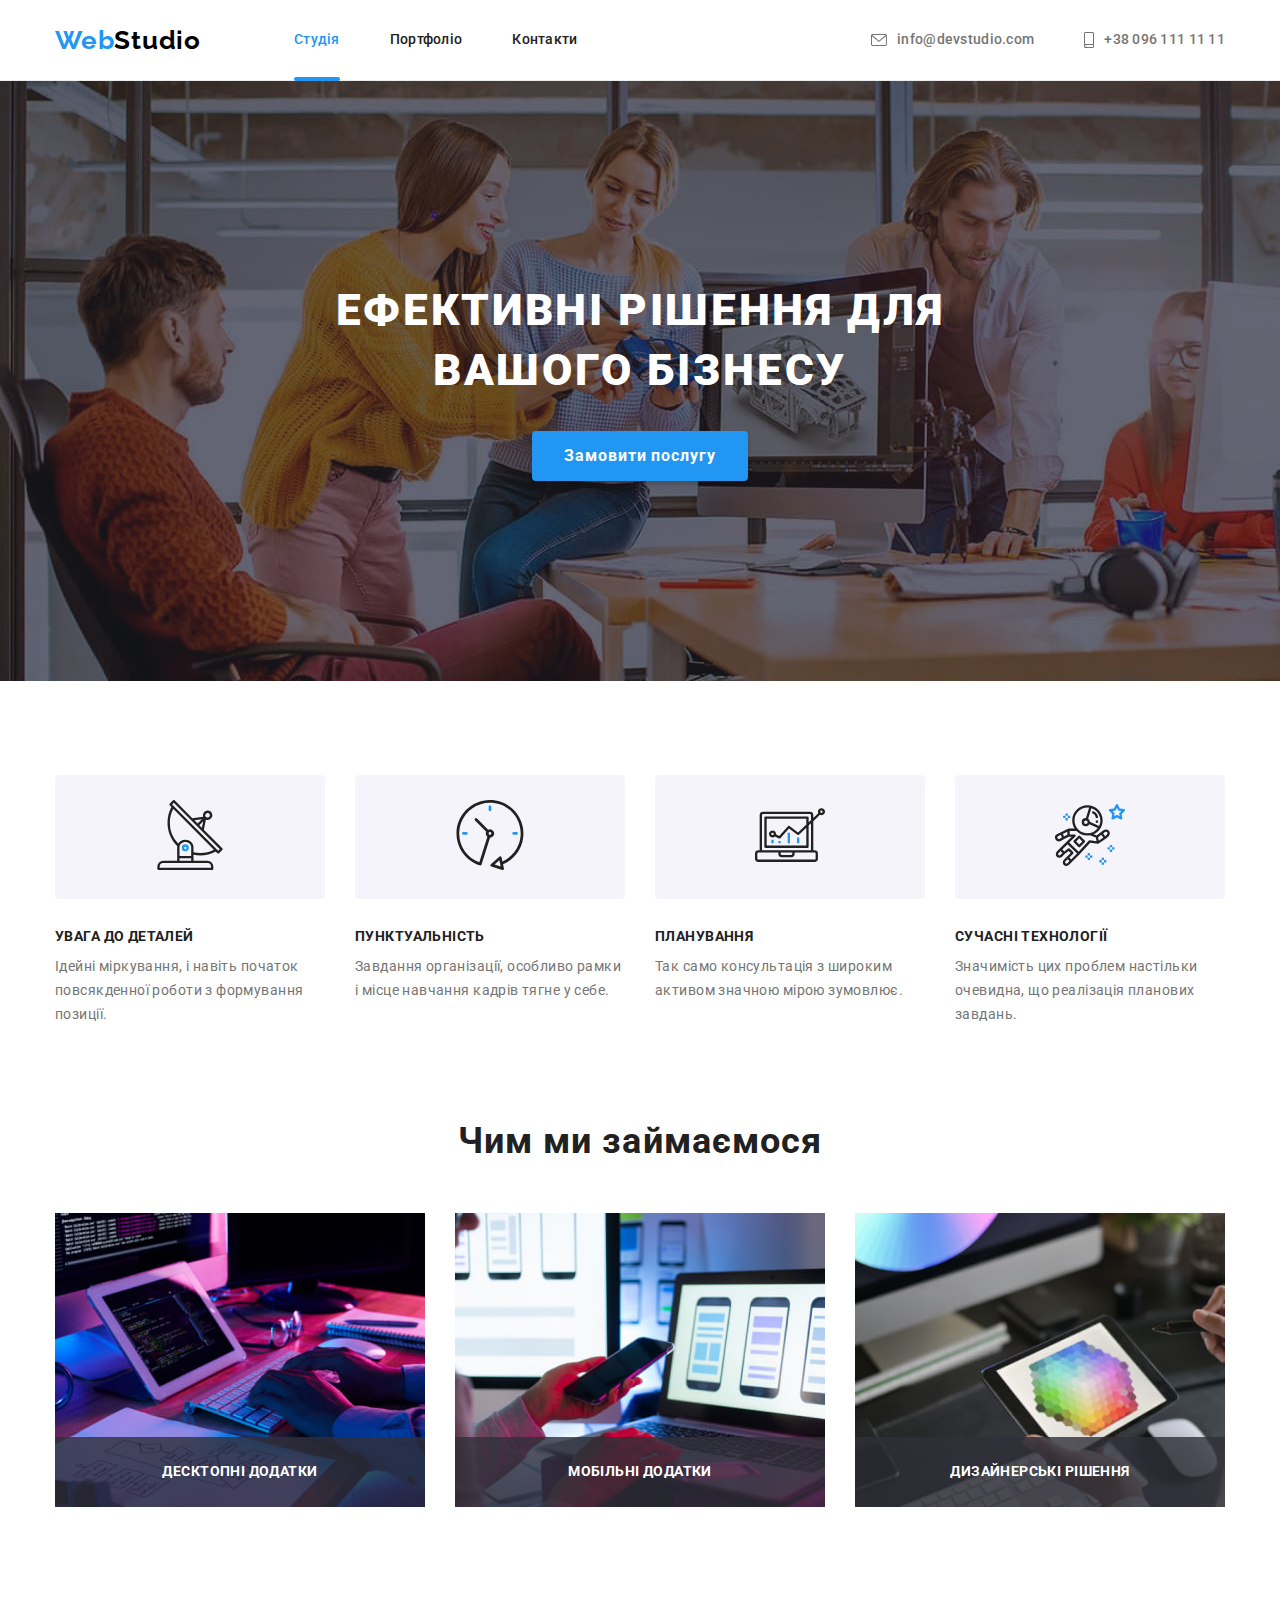
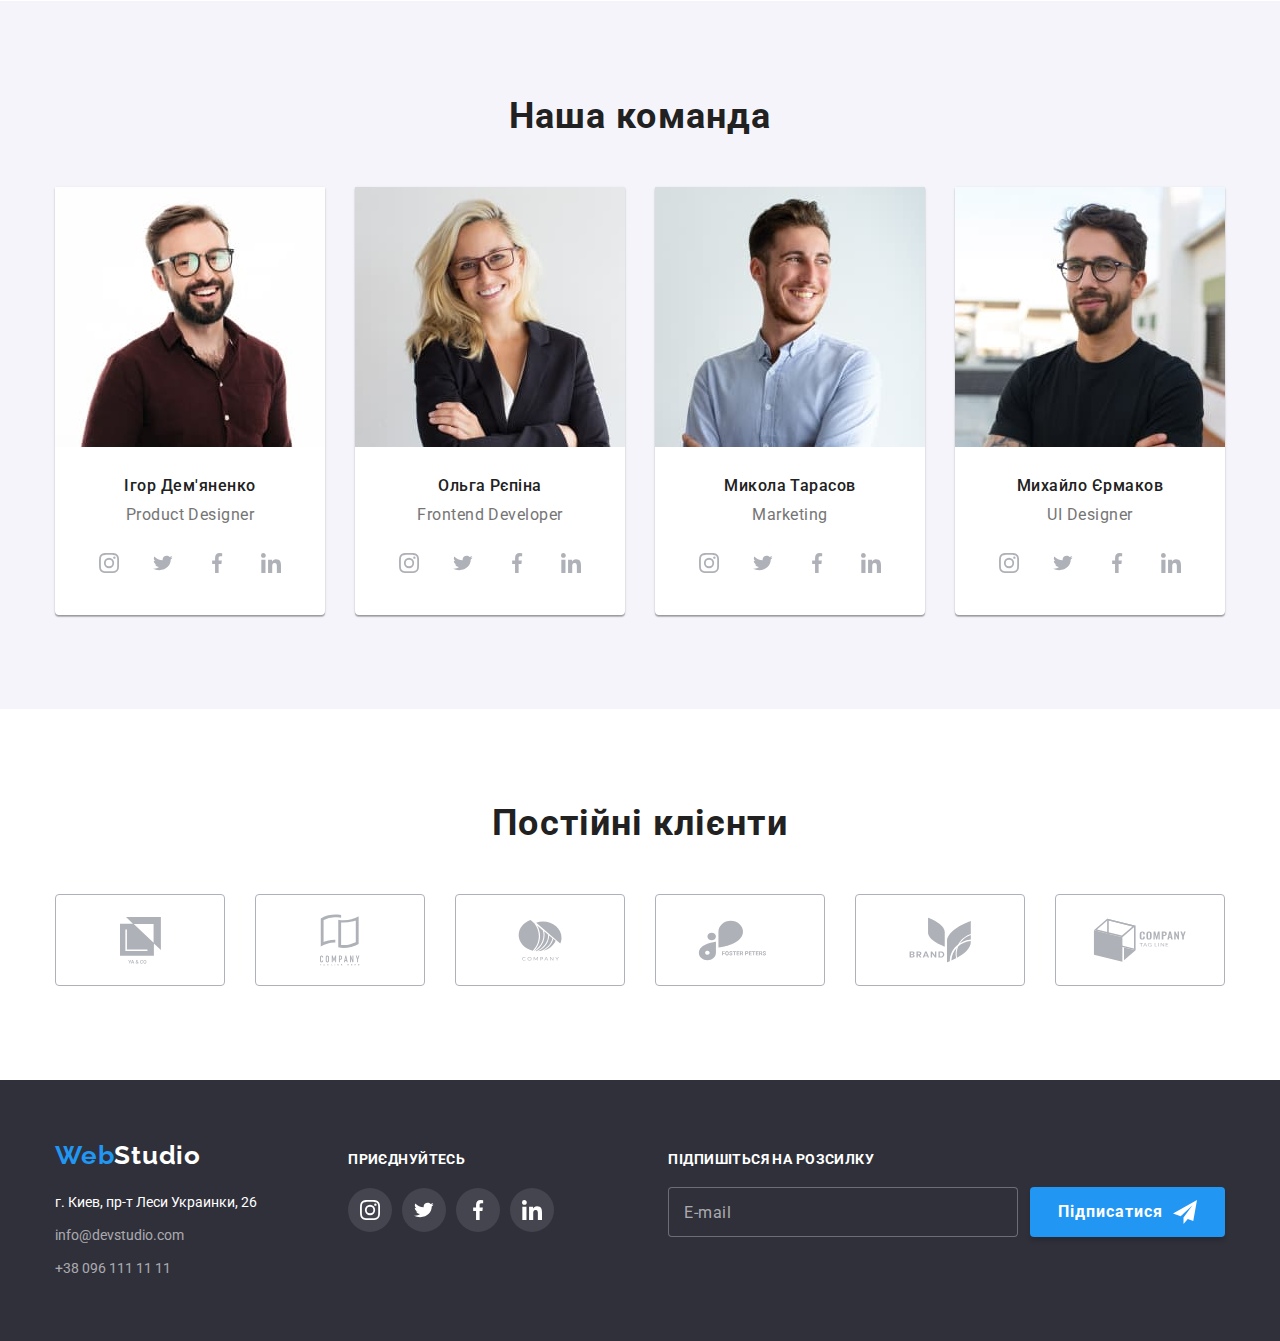
==== commit 07124681: "Add files via upload" ====
--- a/index.html
+++ b/index.html
@@ -9,7 +9,8 @@
     <link rel="preconnect" href="https://fonts.gstatic.com" crossorigin>
     <link href="https://fonts.googleapis.com/css2?family=Raleway:wght@700&family=Roboto:wght@400;500;700;900&display=swap" rel="stylesheet">
     <link rel="stylesheet" href="https://cdnjs.cloudflare.com/ajax/libs/modern-normalize/1.0.0/modern-normalize.min.css">
-    <link rel="stylesheet" href="./css/styles.css">
+    <link rel="stylesheet" href="./css/main.min.css">
+   
 </head>
 <body class="body">
         
@@ -119,7 +120,7 @@
     <!--Чим ми займаємося (profession)-->
     <section class="section">
         <div class="container">
-            <h2 class="profession-title">
+            <h2 class="profession__title">
                 Чим ми займаємося
             </h2>
             <ul class="profession">
--- a/css/main.min.css
+++ b/css/main.min.css
@@ -0,0 +1 @@
+:root{--active-color: #2196F3;--animation: 250ms cubic-bezier(0.4, 0, 0.2, 1)}.visually-hidden{position:absolute;white-space:nowrap;width:1px;height:1px;overflow:hidden;border:0;padding:0;clip:rect(0 0 0 0);-webkit-clip-path:inset(100%);clip-path:inset(100%);margin:-1px}img{display:block}h1,h2,h3,h4,ul,p{margin:0px;padding:0px}.logo{font-family:"Raleway";font-style:normal;font-weight:700;font-size:26px;line-height:1.19;letter-spacing:.03em;color:var(--active-color);text-decoration:none}.logo__header-span{color:#000;text-decoration:none}.logo__footer-span{color:#fff}.current::after{content:"";position:absolute;left:0;bottom:-1px;background:#2196f3;border-radius:2px;width:100%;height:4px}.social-link{list-style-type:none;display:-webkit-box;display:-ms-flexbox;display:flex;-webkit-box-pack:center;-ms-flex-pack:center;justify-content:center;padding-bottom:30px}.social-link__item{margin-right:10px}.social-link__item:last-child{margin-right:0px}.social-link__img{text-decoration:none;display:block;width:44px;height:44px;border-radius:50%;padding:12px;-webkit-transition:background-color var(--animation);transition:background-color var(--animation)}.social-link__img:hover,.social-link__img:focus{background-color:var(--active-color)}.social-link__img:hover .social-link__icon{fill:#eee}.social-link__img:focus .social-link__icon{fill:#eee}.social-link__icon{fill:#afb1b8;-webkit-transition:fill var(--animation);transition:fill var(--animation)}.social-link__icon:hover,.social-link__icon:focus{fill:#eee}.social-link-footer__title{font-weight:700;font-size:14px;line-height:1.14;letter-spacing:.03em;text-transform:uppercase;color:#fff}.social-link-footer{list-style-type:none;display:-webkit-box;display:-ms-flexbox;display:flex;margin-top:20px}.social-link-footer__item{margin-right:10px}.social-link-footer__item:last-child{margin-right:0px}.social-link-footer__img{text-decoration:none;display:block;width:44px;height:44px;border-radius:50%;background-color:rgba(255,255,255,.1);padding:12px;-webkit-transition:background-color var(--animation);transition:background-color var(--animation)}.social-link-footer__img:hover,.social-link-footer__img:focus{background-color:var(--active-color)}.social-link-footer__icon{fill:#fff}.subscribe__form{margin-left:93px}.subscribe__title{font-style:normal;font-weight:700;font-size:14px;line-height:16px;letter-spacing:.03em;text-transform:uppercase;color:#fff}.subscribe{display:-webkit-box;display:-ms-flexbox;display:flex;margin-top:20px}.subscribe__input{display:block;width:350px;height:50px;background-color:#2f303a;border:1px solid rgba(255,255,255,.3);-webkit-box-shadow:drop-shadow(0px 4px 4px rgba(0, 0, 0, 0.15));box-shadow:drop-shadow(0px 4px 4px rgba(0, 0, 0, 0.15));border-radius:4px;padding:16px 15px;-webkit-transition:border-color var(--animation);transition:border-color var(--animation)}.subscribe__input::-webkit-input-placeholder{font-style:normal;font-weight:400;font-size:16px;line-height:20px;letter-spacing:.03em;color:rgba(255,255,255,.6)}.subscribe__input::-moz-placeholder{font-style:normal;font-weight:400;font-size:16px;line-height:20px;letter-spacing:.03em;color:rgba(255,255,255,.6)}.subscribe__input:-ms-input-placeholder{font-style:normal;font-weight:400;font-size:16px;line-height:20px;letter-spacing:.03em;color:rgba(255,255,255,.6)}.subscribe__input::-ms-input-placeholder{font-style:normal;font-weight:400;font-size:16px;line-height:20px;letter-spacing:.03em;color:rgba(255,255,255,.6)}.subscribe__input::placeholder{font-style:normal;font-weight:400;font-size:16px;line-height:20px;letter-spacing:.03em;color:rgba(255,255,255,.6)}.subscribe__input:hover,.subscribe__input:focus{border-color:#2196f3}.subscribe__button{display:-webkit-box;display:-ms-flexbox;display:flex;-webkit-box-align:center;-ms-flex-align:center;align-items:center;text-align:center;font-family:"Roboto";font-style:normal;font-weight:700;font-size:16px;line-height:1.87;letter-spacing:.06em;color:#fff;background-color:#2196f3;-webkit-box-shadow:0px 4px 4px rgba(0,0,0,.15);box-shadow:0px 4px 4px rgba(0,0,0,.15);border:none;border-radius:4px;cursor:pointer;padding-left:28px;padding-top:10px;padding-right:28px;padding-bottom:10px;margin-left:12px;-webkit-transition:background-color var(--animation);transition:background-color var(--animation)}.subscribe__button:hover,.subscribe__button:focus{color:#fff;background-color:#188ce8}.subscribe__telegram-icon{fill:#fff;margin-left:10px}.backdrop{position:fixed;top:0;left:0;width:100%;height:100%;background-color:rgba(0,0,0,.2);z-index:50;-webkit-transition:visibility var(--animation),opacity var(--animation);transition:visibility var(--animation),opacity var(--animation)}.backdrop.is-hidden{visibility:hidden;opacity:0;pointer-events:none}.modal{position:absolute;top:50%;left:50%;-webkit-transform:translate(-50%, -50%);transform:translate(-50%, -50%);width:528px;height:581px;background-color:#fff;-webkit-box-shadow:0px 1px 3px rgba(0,0,0,.12),0px 1px 1px rgba(0,0,0,.14),0px 2px 1px rgba(0,0,0,.2);box-shadow:0px 1px 3px rgba(0,0,0,.12),0px 1px 1px rgba(0,0,0,.14),0px 2px 1px rgba(0,0,0,.2);border-radius:4px;padding:40px}.button-modal__close{position:absolute;top:8px;right:8px;display:-webkit-box;display:-ms-flexbox;display:flex;-webkit-box-pack:center;-ms-flex-pack:center;justify-content:center;-webkit-box-align:center;-ms-flex-align:center;align-items:center;cursor:pointer;width:30px;height:30px;background-color:#fff;border:1px solid rgba(0,0,0,.1);border-radius:50%;padding:0}.modal-close__icon{fill:currentColor}.modal-close__icon:hover,.modal-close__icon:focus{fill:var(--active-color)}.button-modal__close:hover .modal-close__icon,.button-modal__close:focus .modal-close__icon{fill:var(--active-color)}.modal-title{font-weight:700;font-size:20px;line-height:1.15;text-align:center;letter-spacing:.03em;color:#212121;display:block;margin-bottom:12px}.contact-form__field{position:relative}.contact-form__label{font-size:12px;line-height:1.16;letter-spacing:.01em;color:#757575;display:block;margin-bottom:4px}.contact-form__box{display:block;position:relative;margin-bottom:10px}.contact-form__name{display:block;width:100%;height:40px;border:1px solid rgba(33,33,33,.2);border-radius:4px;padding:11px 42px;-webkit-transition:border var(--animation);transition:border var(--animation)}.contact-form__name:hover,.contact-form__name:focus{border:1px solid var(--active-color);border-radius:4px;outline:var(--active-color)}.contact-form__icon{position:absolute;left:12px;top:50%;-webkit-transform:translateY(-50%);transform:translateY(-50%);pointer-events:none;fill:#212121;-webkit-transition:fill var(--animation);transition:fill var(--animation)}.contact-form__icon:hover,.contact-form__icon:focus{fill:var(--active-color)}.contact-form__name:hover+.contact-form__icon{fill:var(--active-color)}.contact-form__name:focus+.contact-form__icon{fill:var(--active-color)}.contact-form__comment{display:block;width:100%;height:120px;border:1px solid rgba(33,33,33,.2);border-radius:4px;resize:none;padding:16px 12px;-webkit-transition:border var(--animation);transition:border var(--animation)}.contact-form__comment::-webkit-input-placeholder{font-weight:400;font-size:12px;line-height:14px;letter-spacing:.01em;color:rgba(117,117,117,.5)}.contact-form__comment::-moz-placeholder{font-weight:400;font-size:12px;line-height:14px;letter-spacing:.01em;color:rgba(117,117,117,.5)}.contact-form__comment:-ms-input-placeholder{font-weight:400;font-size:12px;line-height:14px;letter-spacing:.01em;color:rgba(117,117,117,.5)}.contact-form__comment::-ms-input-placeholder{font-weight:400;font-size:12px;line-height:14px;letter-spacing:.01em;color:rgba(117,117,117,.5)}.contact-form__comment::placeholder{font-weight:400;font-size:12px;line-height:14px;letter-spacing:.01em;color:rgba(117,117,117,.5)}.contact-form__comment:hover,.contact-form__comment:focus{border:1px solid var(--active-color);outline:var(--active-color)}.contact-form__comment:hover::-webkit-input-placeholder, .contact-form__comment:focus::-webkit-input-placeholder{color:var(--active-color)}.contact-form__comment:hover::-moz-placeholder, .contact-form__comment:focus::-moz-placeholder{color:var(--active-color)}.contact-form__comment:hover:-ms-input-placeholder, .contact-form__comment:focus:-ms-input-placeholder{color:var(--active-color)}.contact-form__comment:hover::-ms-input-placeholder, .contact-form__comment:focus::-ms-input-placeholder{color:var(--active-color)}.contact-form__comment:hover::placeholder,.contact-form__comment:focus::placeholder{color:var(--active-color)}.contact-form-accept{display:-webkit-box;display:-ms-flexbox;display:flex;-webkit-box-pack:center;-ms-flex-pack:center;justify-content:center;-webkit-box-align:center;-ms-flex-align:center;align-items:center;margin-top:20px}.contact-form-checkbox{outline:2px solid rgba(117,117,117,.5)}.contact-form-checkbox:checked{outline:2px solid var(--active-color)}.contact-form-checkbox__icon{margin-right:8px}.contact-form-icon--accept{opacity:0;-webkit-transition:opacity var(--animation);transition:opacity var(--animation)}.contact-form-checkbox:checked+.contact-form-checkbox__icon .contact-form-icon--accept{opacity:1}.contact-form-checkbox:checked+.contact-form-checkbox__icon .contact-form-icon--unaccept{opacity:0}.contact-form-icon--unaccept{-webkit-transition:opacity var(--animation);transition:opacity var(--animation)}.contact-form__text{font-weight:400;font-size:14px;line-height:1.71;letter-spacing:.03em;color:#757575;-webkit-user-select:none;-moz-user-select:none;-ms-user-select:none;user-select:none}.contact-form__link{font-style:normal;font-weight:400;font-size:14px;line-height:1.71;letter-spacing:.03em;-webkit-text-decoration-line:underline;text-decoration-line:underline;color:#2196f3}.contact-form__button{display:-webkit-box;display:-ms-flexbox;display:flex;-webkit-box-align:center;-ms-flex-align:center;align-items:center;text-align:center;font-weight:700;font-size:16px;line-height:30px;letter-spacing:.06em;color:#fff;background-color:#2196f3;-webkit-box-shadow:0px 4px 4px rgba(0,0,0,.15);box-shadow:0px 4px 4px rgba(0,0,0,.15);border:none;border-radius:4px;cursor:pointer;padding:10px 52px;margin-top:30px;margin-left:auto;margin-right:auto;-webkit-transition:background-color var(--animation);transition:background-color var(--animation)}.contact-form__button:hover,.contact-form__button:focus{background-color:#188ce8}.body{font-family:"Roboto",sans-serif;background:#fff}.container{width:1200px;margin-top:0;margin-bottom:0;margin-left:auto;margin-right:auto;padding-left:15px;padding-right:15px}.section{padding-top:94px;padding-bottom:94px}.header{border-bottom:1px solid #ececec}.header-flex{display:-webkit-box;display:-ms-flexbox;display:flex}.header-nav{display:-webkit-box;display:-ms-flexbox;display:flex;-webkit-box-align:center;-ms-flex-align:center;align-items:center}.site-nav{font-weight:500;font-size:14px;line-height:1.14;letter-spacing:.02em;list-style-type:none;display:-webkit-box;display:-ms-flexbox;display:flex;margin-left:93px}.site-nav__item{margin-right:50px}.site-nav__item:last-child{margin-right:0px}.site-nav__studio-link.current{color:var(--active-color);position:relative}.site-nav__studio-link{color:#212121;text-decoration:none;display:block;padding-top:32px;padding-bottom:32px;-webkit-transition:color var(--animation);transition:color var(--animation)}.site-nav__studio-link:hover,.site-nav__studio-link:focus{color:var(--active-color)}.site-nav__portfolio-link.current{color:var(--active-color);position:relative}.site-nav__portfolio-link{color:#212121;text-decoration:none;display:block;padding-top:32px;padding-bottom:32px;-webkit-transition:color var(--animation);transition:color var(--animation)}.site-nav__portfolio-link:hover,.site-nav__portfolio-link:focus{color:var(--active-color)}.site-nav__contacts-link{color:#212121;text-decoration:none;display:block;padding-top:32px;padding-bottom:32px;-webkit-transition:color var(--animation);transition:color var(--animation)}.site-nav__contacts-link:hover,.site-nav__contacts-link:focus{color:var(--active-color)}.adres-header{font-weight:500;font-size:14px;line-height:1.14;letter-spacing:.02em;list-style-type:none;display:-webkit-box;display:-ms-flexbox;display:flex;margin-left:auto}.adres-header__item{margin-right:50px}.adres-header__item:last-child{margin-right:0px}.adres-header__mail{color:#757575;text-decoration:none;display:-webkit-box;display:-ms-flexbox;display:flex;-webkit-box-pack:center;-ms-flex-pack:center;justify-content:center;-webkit-box-align:center;-ms-flex-align:center;align-items:center;padding-top:32px;padding-bottom:32px;-webkit-transition:color var(--animation);transition:color var(--animation)}.adres-header__mail:hover,.adres-header__mail:focus{color:var(--active-color)}.adres-header__mail:hover .envelope{fill:var(--active-color)}.adres-header__mail:focus .envelope{fill:var(--active-color)}.envelope{margin-right:10px;fill:#757575;-webkit-transition:fill var(--animation);transition:fill var(--animation)}.envelope:hover,.envelope:focus{fill:var(--active-color)}.adres-header__tel{color:#757575;text-decoration:none;display:-webkit-box;display:-ms-flexbox;display:flex;-webkit-box-pack:center;-ms-flex-pack:center;justify-content:center;-webkit-box-align:center;-ms-flex-align:center;align-items:center;padding-top:32px;padding-bottom:32px;-webkit-transition:color var(--animation);transition:color var(--animation)}.adres-header__tel:hover,.adres-header__tel:focus{color:var(--active-color)}.adres-header__tel:hover .smartphone{fill:var(--active-color)}.adres-header__tel:focus .smartphone{fill:var(--active-color)}.smartphone{margin-right:10px;fill:#757575;-webkit-transition:fill var(--animation);transition:fill var(--animation)}.smartphone:hover,.smartphone:focus{fill:var(--active-color)}.title__img{max-width:1600px;min-height:600px;margin-left:auto;margin-right:auto;background-image:-webkit-gradient(linear, left top, left bottom, from(rgba(47, 48, 58, 0.4)), to(rgba(47, 48, 58, 0.4))),url("../img/img-overlay.jpg");background-image:linear-gradient(rgba(47, 48, 58, 0.4), rgba(47, 48, 58, 0.4)),url("../img/img-overlay.jpg");background-size:cover;background-color:#c4c4c4}.title__section{padding-top:200px;padding-bottom:200px}.title{font-weight:900;font-size:44px;line-height:1.36;text-align:center;letter-spacing:.06em;text-transform:uppercase;color:#fff;width:696px;margin-left:auto;margin-right:auto}.title__button{font-family:"Roboto";font-style:normal;font-weight:700;font-size:16px;line-height:1.87;display:-webkit-box;display:-ms-flexbox;display:flex;-webkit-box-align:center;-ms-flex-align:center;align-items:center;text-align:center;letter-spacing:.06em;color:#fff;background-color:#2196f3;-webkit-box-shadow:0px 4px 4px rgba(0,0,0,.15);box-shadow:0px 4px 4px rgba(0,0,0,.15);border:none;border-radius:4px;cursor:pointer;padding:10px 32px;margin:30px auto 0px;-webkit-transition:background-color var(--animation);transition:background-color var(--animation)}.title__button:hover,.title__button:focus,.title__button:active{color:#fff;background-color:#188ce8}.no-padding{padding-bottom:0px}.advantage{list-style-type:none;margin:0px;padding:0px;display:-webkit-box;display:-ms-flexbox;display:flex}.advantage__item{width:270px;margin-right:30px}.advantage__item:last-child{margin-right:0px}.advantage__img{background:#f5f4fa;border-radius:4px;width:270px;padding:25px 100px;margin-bottom:30px}.advantage__title{font-weight:700;font-size:14px;line-height:1.14;letter-spacing:.03em;text-transform:uppercase;color:#212121}.advantage__text{font-weight:400;font-size:14px;line-height:1.71;letter-spacing:.03em;color:#757575;margin-top:10px}.profession__title{font-weight:700;font-size:36px;line-height:1.16;text-align:center;letter-spacing:.03em;color:#212121}.profession{list-style-type:none;margin-top:50px;display:-webkit-box;display:-ms-flexbox;display:flex}.profession__item{margin-right:30px}.profession__item:last-child{margin-right:0px}.profession__img{position:relative}.profession__text{position:absolute;left:0px;bottom:0px;z-index:10;display:-webkit-box;display:-ms-flexbox;display:flex;-webkit-box-pack:center;-ms-flex-pack:center;justify-content:center;-webkit-box-align:center;-ms-flex-align:center;align-items:center;width:100%;height:70px;background-color:rgba(47,48,58,.8);font-style:normal;font-weight:700;font-size:14px;line-height:1.14;text-align:center;letter-spacing:.03em;text-transform:uppercase;color:#fff}.team__section{background-color:#f5f4fa;padding-top:94px;padding-bottom:94px}.team__title{font-weight:700;font-size:36px;line-height:42px;text-align:center;letter-spacing:.03em;color:#212121}.team{list-style-type:none;margin-top:50px;display:-webkit-box;display:-ms-flexbox;display:flex}.team__item{margin-right:30px}.team__item:last-child{margin-right:0px}.team__card{width:270px;background:#fff;-webkit-box-shadow:0px 1px 3px rgba(0,0,0,.12),0px 1px 1px rgba(0,0,0,.14),0px 2px 1px rgba(0,0,0,.2);box-shadow:0px 1px 3px rgba(0,0,0,.12),0px 1px 1px rgba(0,0,0,.14),0px 2px 1px rgba(0,0,0,.2);border-radius:0px 0px 4px 4px}.team__name{font-weight:500;font-size:16px;line-height:1.18;letter-spacing:.03em;color:#212121;text-align:center;padding-top:30px}.team__function{font-weight:400;font-size:16px;line-height:1.18;letter-spacing:.03em;color:#757575;text-align:center;padding-top:10px;padding-bottom:16px}.clients__title{font-weight:700;font-size:36px;line-height:1.16;text-align:center;letter-spacing:.03em;color:#212121}.clients{list-style-type:none;display:-webkit-box;display:-ms-flexbox;display:flex;margin-top:50px}.clients__item{margin-right:30px}.clients__item:last-child{margin-right:0px}.clients__img{display:-webkit-box;display:-ms-flexbox;display:flex;width:170px;height:92px;border:1px solid #afb1b8;border-radius:4px;border-color:#afb1b8;-webkit-transition:border-color var(--animation);transition:border-color var(--animation)}.clients__img:hover,.clients__img:focus{border-color:var(--active-color)}.clients__img:hover .clients__icon{fill:var(--active-color)}.clients__img:focus .clients__icon{fill:var(--active-color)}.clients__icon{-webkit-box-pack:center;-ms-flex-pack:center;justify-content:center;fill:#afb1b8;display:block;margin:auto;-webkit-transition:fill var(--animation);transition:fill var(--animation)}.clients__icon:hover,.clients__icon:focus{fill:var(--active-color)}.footer{background-color:#2f303a;padding-top:60px;padding-bottom:60px}.f-flex{display:-webkit-box;display:-ms-flexbox;display:flex;-webkit-box-align:baseline;-ms-flex-align:baseline;align-items:baseline;-webkit-box-pack:justify;-ms-flex-pack:justify;justify-content:space-between}.f-flex__div:first-child{margin-right:70px}.address{font-style:normal;font-weight:400;font-size:14px;line-height:1.71;margin-top:20px}.address-footer{list-style-type:none}.address-footer__item{margin-top:9px}.address-footer__item:first-child{margin-top:0px}.address-footer__post{color:#fff;text-decoration:none;-webkit-transition:color var(--animation);transition:color var(--animation)}.address-footer__post:hover,.address-footer__post:focus{color:var(--active-color)}.address-footer__mail{color:rgba(255,255,255,.6);text-decoration:none;margin-top:9px;-webkit-transition:color var(--animation);transition:color var(--animation)}.address-footer__mail:hover,.address-footer__mail:focus{color:var(--active-color)}.address-footer__tel{color:rgba(255,255,255,.6);text-decoration:none;margin-top:9px;-webkit-transition:color var(--animation);transition:color var(--animation)}.address-footer__tel:hover,.address-footer__tel:focus{color:var(--active-color)}.jobs-title{color:#f5f5f5}.jobs-button-ul{list-style-type:none;display:-webkit-box;display:-ms-flexbox;display:flex;-webkit-box-pack:center;-ms-flex-pack:center;justify-content:center}.jobs-button-ul__item{margin-right:8px}.jobs-button-ul__item:last-child{margin-right:0px}.jobs-button--first{font-family:"Roboto";font-style:normal;font-weight:500;font-size:16px;line-height:1.62;text-align:center;letter-spacing:.03em;color:#212121;background-color:#f5f4fa;border:none;border-radius:4px;cursor:pointer;padding:6px 25px;-webkit-transition:color var(--animation),background-color var(--animation),-webkit-box-shadow var(--animation);transition:color var(--animation),background-color var(--animation),-webkit-box-shadow var(--animation);transition:color var(--animation),background-color var(--animation),box-shadow var(--animation);transition:color var(--animation),background-color var(--animation),box-shadow var(--animation),-webkit-box-shadow var(--animation)}.jobs-button--first:hover,.jobs-button--first:focus,.jobs-button--first:active{color:#fff;background-color:var(--active-color);-webkit-box-shadow:0px 3px 1px rgba(0,0,0,.1),0px 1px 2px rgba(0,0,0,.08),0px 2px 2px rgba(0,0,0,.12);box-shadow:0px 3px 1px rgba(0,0,0,.1),0px 1px 2px rgba(0,0,0,.08),0px 2px 2px rgba(0,0,0,.12);border-radius:4px}.jobs-button{font-family:"Roboto";font-style:normal;font-weight:500;font-size:16px;line-height:1.62;text-align:center;letter-spacing:.03em;color:#212121;background:#f5f4fa;border:none;border-radius:4px;cursor:pointer;padding:6px 22px;-webkit-transition:color var(--animation),background-color var(--animation),-webkit-box-shadow var(--animation);transition:color var(--animation),background-color var(--animation),-webkit-box-shadow var(--animation);transition:color var(--animation),background-color var(--animation),box-shadow var(--animation);transition:color var(--animation),background-color var(--animation),box-shadow var(--animation),-webkit-box-shadow var(--animation)}.jobs-button:hover,.jobs-button:focus,.jobs-button:active{color:#fff;background:var(--active-color);-webkit-box-shadow:0px 3px 1px rgba(0,0,0,.1),0px 1px 2px rgba(0,0,0,.08),0px 2px 2px rgba(0,0,0,.12);box-shadow:0px 3px 1px rgba(0,0,0,.1),0px 1px 2px rgba(0,0,0,.08),0px 2px 2px rgba(0,0,0,.12);border-radius:4px}.jobs-img{list-style-type:none;display:-webkit-box;display:-ms-flexbox;display:flex;-ms-flex-wrap:wrap;flex-wrap:wrap;margin-top:50px}.jobs-img__link{display:block;text-decoration:none;-webkit-transition:-webkit-box-shadow var(--animation);transition:-webkit-box-shadow var(--animation);transition:box-shadow var(--animation);transition:box-shadow var(--animation), -webkit-box-shadow var(--animation)}.jobs-img__link:hover,.jobs-img__link:focus{-webkit-box-shadow:0px 1px 1px rgba(0,0,0,.12),0px 4px 4px rgba(0,0,0,.06),1px 4px 6px rgba(0,0,0,.16);box-shadow:0px 1px 1px rgba(0,0,0,.12),0px 4px 4px rgba(0,0,0,.06),1px 4px 6px rgba(0,0,0,.16)}.jobs-img__link:hover .jobs-img__overlay,.jobs-img__link:focus .jobs-img__overlay{-webkit-transform:translateY(0%);transform:translateY(0%)}.jobs-img__overlay{position:absolute;top:0px;left:0px;width:100%;height:100%;padding:63px 24px;font-style:normal;font-weight:400;font-size:18px;line-height:1.55;letter-spacing:.03em;color:#fff;background-color:var(--active-color);overflow:auto;-webkit-transform:translateY(100%);transform:translateY(100%);-webkit-transition:-webkit-transform var(--animation);transition:-webkit-transform var(--animation);transition:transform var(--animation);transition:transform var(--animation), -webkit-transform var(--animation)}.jobs-img__div{position:relative;display:block;overflow:hidden}.jobs-img__div:hover .jobs-img__overlay,.jobs-img__div:focus .jobs-img__overlay{-webkit-transform:translateY(0%);transform:translateY(0%)}.jobs-img-ul__item{margin-right:30px;margin-bottom:30px}.jobs-img-ul__item:nth-child(3n){margin-right:0px}.jobs-img-ul__item:nth-last-child(-n+3){margin-bottom:0px}.jobs__card{width:370px;padding:20px 24px;border-left:1px solid #eee;border-bottom:1px solid #eee;border-right:1px solid #eee}.jobs__name{font-weight:700;font-size:18px;line-height:2;letter-spacing:.06em;color:#212121}.jobs__text{font-weight:400;font-size:16px;line-height:1.87;letter-spacing:.03em;color:#757575;margin-top:4px}/*# sourceMappingURL=main.min.css.map */